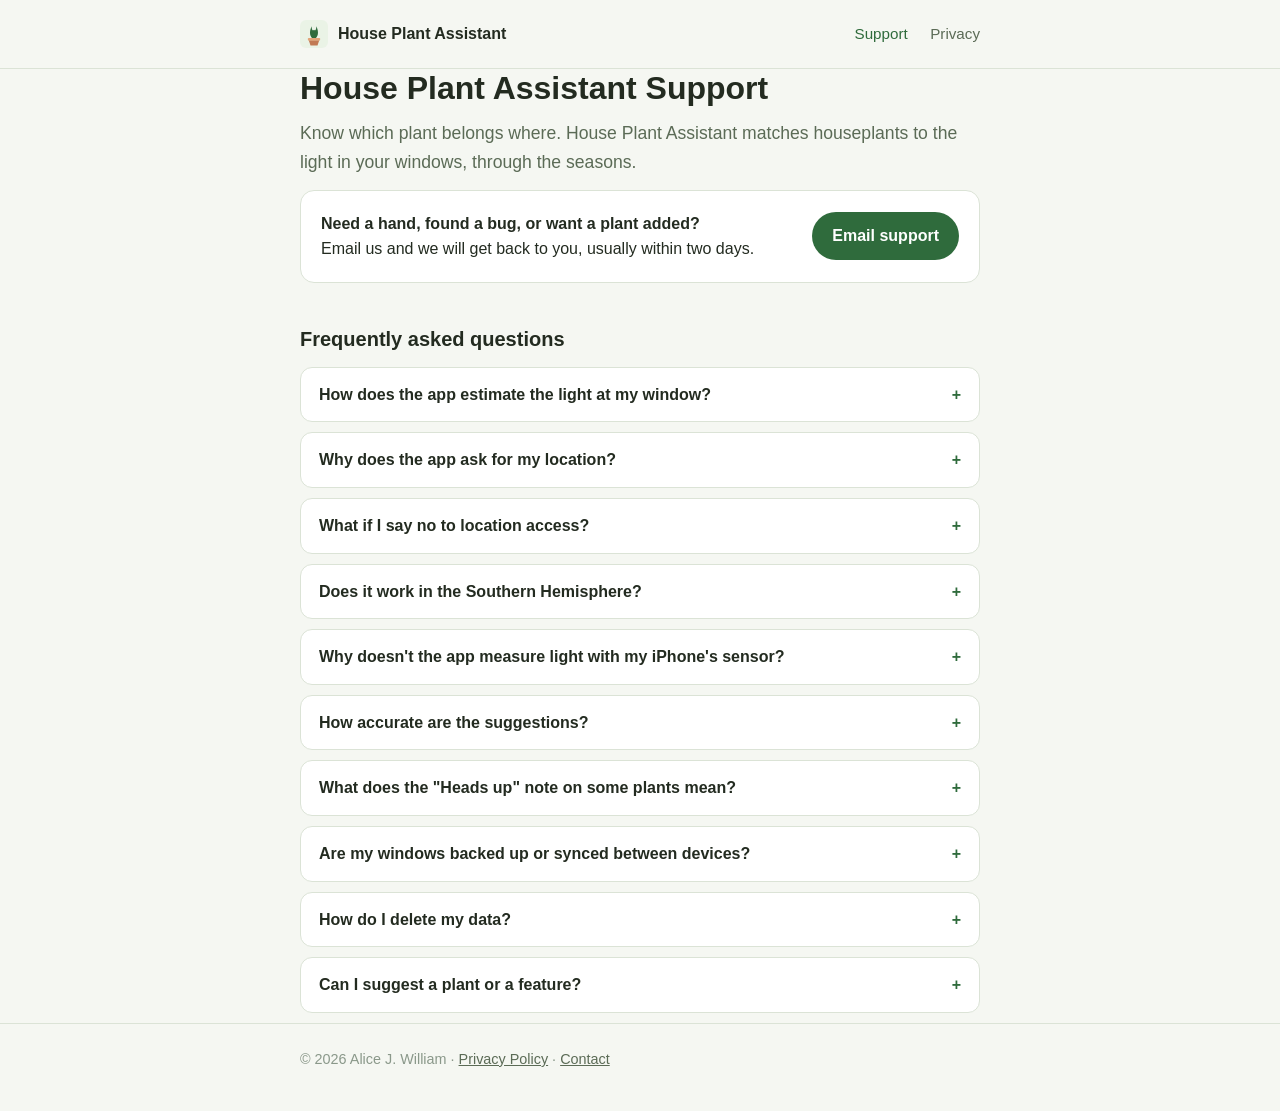
==== index.html @ 59e3d823 "Add files via upload" ====
<!doctype html>
<html lang="en">
<head>
  <meta charset="utf-8">
  <meta name="viewport" content="width=device-width, initial-scale=1">
  <title>House Plant Assistant Support</title>
  <meta name="description" content="Help and contact information for House Plant Assistant, the app that matches houseplants to the light in your windows.">
  <link rel="icon" href="favicon.svg" type="image/svg+xml">
  <link rel="stylesheet" href="style.css">
</head>
<body>
  <header class="site">
    <div class="wrap">
      <a class="brand" href="./"><img src="favicon.svg" alt="">House Plant Assistant</a>
      <nav>
        <a href="./" aria-current="page">Support</a>
        <a href="privacy/">Privacy</a>
      </nav>
    </div>
  </header>

  <main class="wrap">
    <h1>House Plant Assistant Support</h1>
    <p class="lead">Know which plant belongs where. House Plant Assistant matches houseplants to the light in your windows, through the seasons.</p>

    <div class="card contact">
      <p><strong>Need a hand, found a bug, or want a plant added?</strong><br>Email us and we will get back to you, usually within two days.</p>
      <a class="button" href="mailto:support@alicejwilliam.com?subject=House%20Plant%20Assistant%20support">Email support</a>
    </div>

    <h2>Frequently asked questions</h2>

    <details>
      <summary>How does the app estimate the light at my window?</summary>
      <div class="answer">
        <p>It combines four things: which way the window faces, how blocked the view is (trees, buildings, awnings), your approximate latitude, and the time of year. From those it works out how much direct sun and daylight reach the spot, then reduces that for each step you move back from the glass.</p>
        <p>The result is an estimate in four levels: Direct Sun, Bright Indirect, Medium and Low light.</p>
      </div>
    </details>

    <details>
      <summary>Why does the app ask for my location?</summary>
      <div class="answer">
        <p>For two optional things. The compass button reads your phone's heading to detect which way a window faces. The Auto hemisphere setting reads your approximate latitude, because the sun's path through the year depends on where you live.</p>
        <p>Only the latitude is kept, and only on your phone. Nothing is sent to us or anyone else.</p>
      </div>
    </details>

    <details>
      <summary>What if I say no to location access?</summary>
      <div class="answer">
        <p>The app still works. Pick Northern or Southern on the home screen, and tap a direction yourself when you add a window. Without your latitude the app uses a typical mid-latitude estimate, so seasonal results will be a little less precise.</p>
      </div>
    </details>

    <details>
      <summary>Does it work in the Southern Hemisphere?</summary>
      <div class="answer">
        <p>Yes. Auto detects your hemisphere from your location, and you can set it by hand. The seasons are flipped automatically, so a south-facing window in the Northern Hemisphere and a north-facing window in the Southern Hemisphere behave alike.</p>
      </div>
    </details>

    <details>
      <summary>Why doesn't the app measure light with my iPhone's sensor?</summary>
      <div class="answer">
        <p>Apple does not give apps access to the iPhone's ambient light sensor, so the app cannot read real light levels on iOS. It relies on the window direction, obstruction, latitude and season instead.</p>
      </div>
    </details>

    <details>
      <summary>How accurate are the suggestions?</summary>
      <div class="answer">
        <p>They are a good starting point, not a guarantee. The model assumes clear skies and uses mid-season sun angles. Weather, nearby buildings, window tinting and curtains all change real light. Watch how your plants respond, since leaves that stretch or pale suggest too little light, and scorched or bleached patches suggest too much.</p>
      </div>
    </details>

    <details>
      <summary>What does the "Heads up" note on some plants mean?</summary>
      <div class="answer">
        <p>It appears when direct sunbeams are likely to reach that spot in the chosen season and the plant's leaves burn easily. Moving the plant back a little or filtering the light with a sheer curtain usually solves it.</p>
      </div>
    </details>

    <details>
      <summary>Are my windows backed up or synced between devices?</summary>
      <div class="answer">
        <p>Not at the moment. Your windows are stored only on the phone you added them on. Deleting the app deletes that data, and a new phone starts empty.</p>
      </div>
    </details>

    <details>
      <summary>How do I delete my data?</summary>
      <div class="answer">
        <p>Open a window and tap Delete Window to remove it. To remove everything, including your saved latitude, delete the app. We hold no copy of your data, so there is nothing to request from us.</p>
      </div>
    </details>

    <details>
      <summary>Can I suggest a plant or a feature?</summary>
      <div class="answer">
        <p>Please do. Email <a href="mailto:support@alicejwilliam.com?subject=House%20Plant%20Assistant%20suggestion">support@alicejwilliam.com</a> with what you would like to see.</p>
      </div>
    </details>
  </main>

  <footer class="site">
    <div class="wrap">
      &copy; 2026 Alice J. William &middot; <a href="privacy/">Privacy Policy</a> &middot; <a href="mailto:support@alicejwilliam.com">Contact</a>
    </div>
  </footer>
</body>
</html>
---- style.css ----
:root {
  --bg: #f5f7f2;
  --surface: #ffffff;
  --text: #232b20;
  --muted: #5b6b56;
  --faint: #8a988a;
  --green: #2f6b3c;
  --green-soft: #eaf3e6;
  --border: #dbe3d6;
  --on-green: #ffffff;
}

@media (prefers-color-scheme: dark) {
  :root:not([data-theme="light"]) {
    --bg: #131a12;
    --surface: #1b241a;
    --text: #e8efe5;
    --muted: #a9b8a4;
    --faint: #7f8f7a;
    --green: #6fbd7f;
    --green-soft: #1f2f20;
    --border: #2c392b;
    --on-green: #0f1a10;
  }
}

* {
  box-sizing: border-box;
}

html {
  -webkit-text-size-adjust: 100%;
}

body {
  margin: 0;
  background: var(--bg);
  color: var(--text);
  font-family: -apple-system, BlinkMacSystemFont, "Segoe UI", Roboto, Helvetica, Arial, sans-serif;
  line-height: 1.6;
}

.wrap {
  max-width: 720px;
  margin: 0 auto;
  padding: 0 20px;
}

header.site {
  padding: 20px 0;
  border-bottom: 1px solid var(--border);
}

header.site .wrap {
  display: flex;
  align-items: center;
  justify-content: space-between;
  gap: 16px;
}

.brand {
  display: flex;
  align-items: center;
  gap: 10px;
  color: var(--text);
  font-weight: 700;
  text-decoration: none;
}

.brand img {
  width: 28px;
  height: 28px;
}

nav a {
  color: var(--muted);
  text-decoration: none;
  margin-left: 18px;
  font-size: 0.95rem;
}

nav a:hover,
nav a[aria-current="page"] {
  color: var(--green);
}

main {
  padding: 40px 0 56px;
}

h1 {
  font-size: 2rem;
  line-height: 1.2;
  margin: 0 0 12px;
}

h2 {
  font-size: 1.25rem;
  margin: 40px 0 12px;
}

p {
  margin: 0 0 14px;
}

.lead {
  font-size: 1.1rem;
  color: var(--muted);
}

a {
  color: var(--green);
}

.card {
  background: var(--surface);
  border: 1px solid var(--border);
  border-radius: 14px;
  padding: 20px;
}

.contact {
  display: flex;
  flex-wrap: wrap;
  align-items: center;
  justify-content: space-between;
  gap: 14px;
}

.contact p {
  margin: 0;
}

.button {
  display: inline-block;
  background: var(--green);
  color: var(--on-green);
  text-decoration: none;
  font-weight: 700;
  padding: 11px 20px;
  border-radius: 999px;
}

.button:hover {
  opacity: 0.9;
}

details {
  background: var(--surface);
  border: 1px solid var(--border);
  border-radius: 12px;
  margin-bottom: 10px;
}

summary {
  cursor: pointer;
  font-weight: 600;
  padding: 14px 18px;
  list-style: none;
}

summary::-webkit-details-marker {
  display: none;
}

summary::after {
  content: "+";
  float: right;
  color: var(--green);
  font-weight: 700;
}

details[open] summary::after {
  content: "\2212";
}

details .answer {
  padding: 0 18px 6px;
  color: var(--muted);
}

ul {
  padding-left: 22px;
  margin: 0 0 14px;
}

li {
  margin-bottom: 6px;
}

.updated {
  color: var(--faint);
  font-size: 0.9rem;
}

footer.site {
  border-top: 1px solid var(--border);
  padding: 24px 0 40px;
  color: var(--faint);
  font-size: 0.9rem;
}

footer.site a {
  color: var(--muted);
}

:focus-visible {
  outline: 3px solid var(--green);
  outline-offset: 2px;
  border-radius: 4px;
}
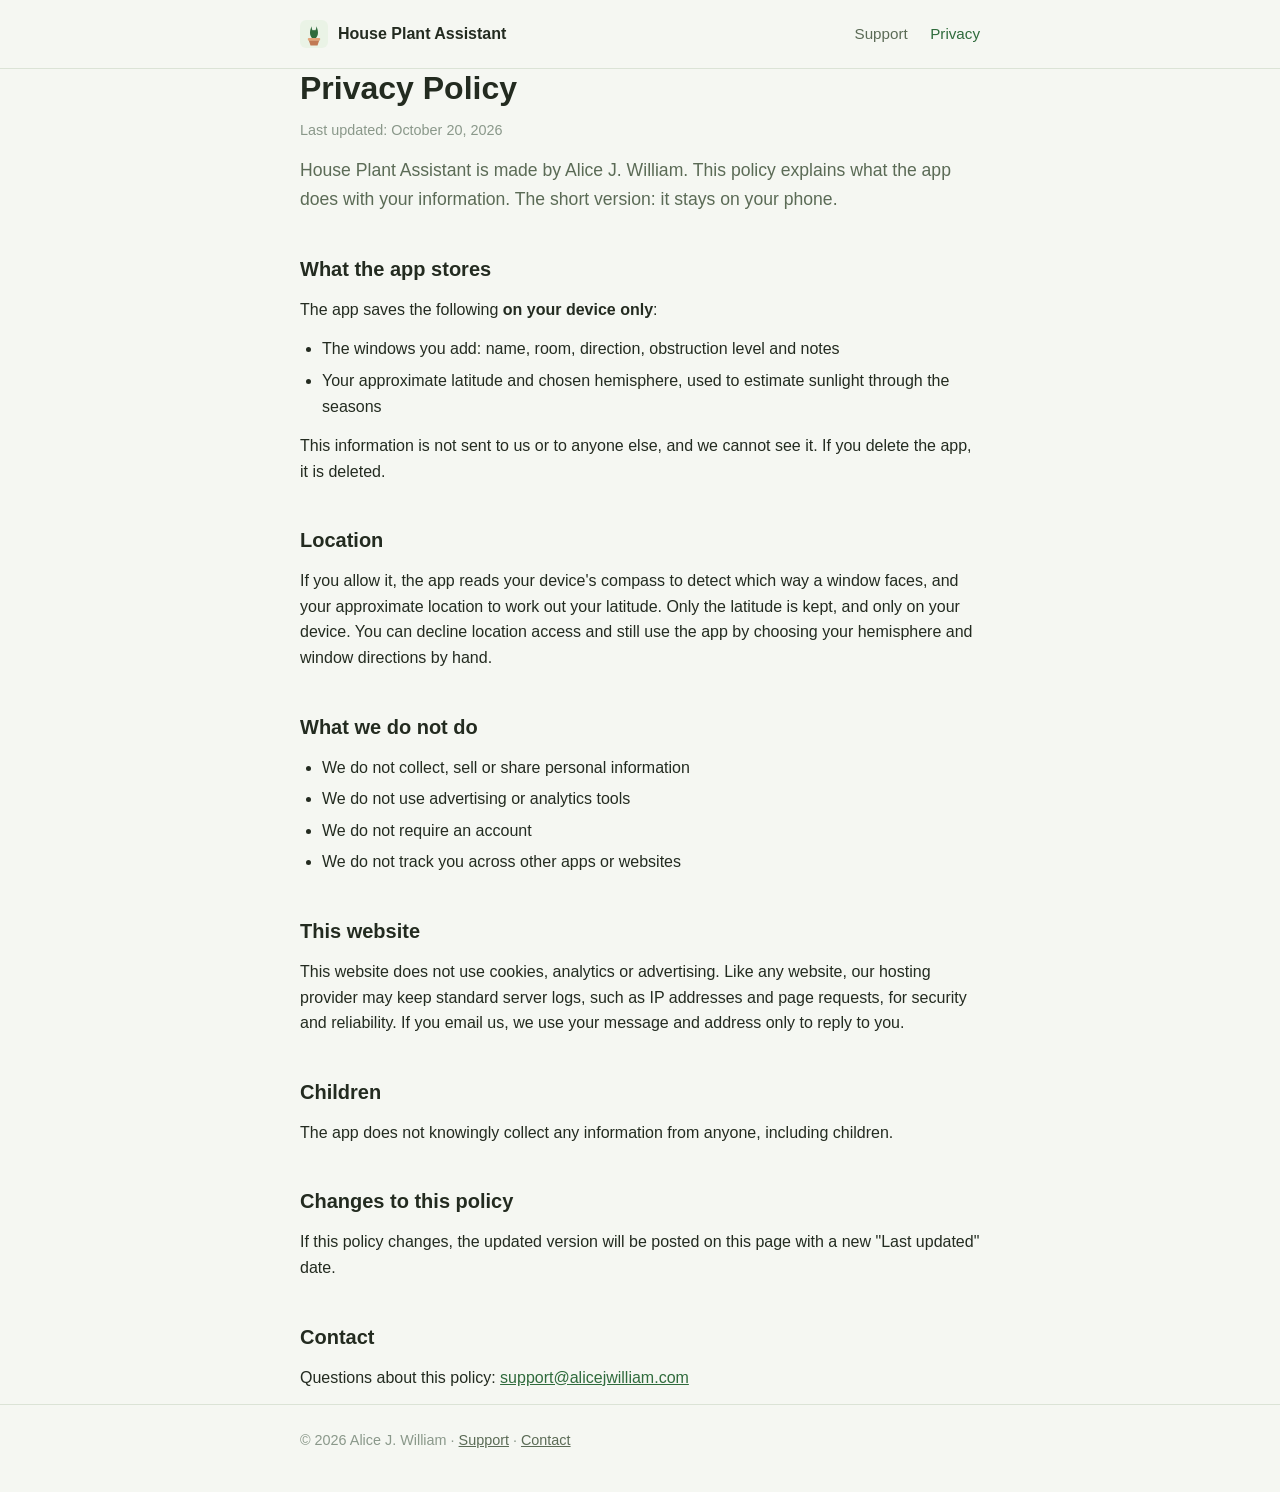
==== commit 94a05e2b: "Add files via upload" ====
--- a/index.html
+++ b/index.html
@@ -3,109 +3,62 @@
 <head>
   <meta charset="utf-8">
   <meta name="viewport" content="width=device-width, initial-scale=1">
-  <title>House Plant Assistant Support</title>
-  <meta name="description" content="Help and contact information for House Plant Assistant, the app that matches houseplants to the light in your windows.">
-  <link rel="icon" href="favicon.svg" type="image/svg+xml">
-  <link rel="stylesheet" href="style.css">
+  <title>Privacy Policy | House Plant Assistant</title>
+  <meta name="description" content="How House Plant Assistant handles your information. The short version: it stays on your phone.">
+  <link rel="icon" href="../favicon.svg" type="image/svg+xml">
+  <link rel="stylesheet" href="../style.css">
 </head>
 <body>
   <header class="site">
     <div class="wrap">
-      <a class="brand" href="./"><img src="favicon.svg" alt="">House Plant Assistant</a>
+      <a class="brand" href="../"><img src="../favicon.svg" alt="">House Plant Assistant</a>
       <nav>
-        <a href="./" aria-current="page">Support</a>
-        <a href="privacy/">Privacy</a>
+        <a href="../">Support</a>
+        <a href="./" aria-current="page">Privacy</a>
       </nav>
     </div>
   </header>
 
   <main class="wrap">
-    <h1>House Plant Assistant Support</h1>
-    <p class="lead">Know which plant belongs where. House Plant Assistant matches houseplants to the light in your windows, through the seasons.</p>
+    <h1>Privacy Policy</h1>
+    <p class="updated">Last updated: October 20, 2026</p>
+    <p class="lead">House Plant Assistant is made by Alice J. William. This policy explains what the app does with your information. The short version: it stays on your phone.</p>
 
-    <div class="card contact">
-      <p><strong>Need a hand, found a bug, or want a plant added?</strong><br>Email us and we will get back to you, usually within two days.</p>
-      <a class="button" href="mailto:support@alicejwilliam.com?subject=House%20Plant%20Assistant%20support">Email support</a>
-    </div>
+    <h2>What the app stores</h2>
+    <p>The app saves the following <strong>on your device only</strong>:</p>
+    <ul>
+      <li>The windows you add: name, room, direction, obstruction level and notes</li>
+      <li>Your approximate latitude and chosen hemisphere, used to estimate sunlight through the seasons</li>
+    </ul>
+    <p>This information is not sent to us or to anyone else, and we cannot see it. If you delete the app, it is deleted.</p>
 
-    <h2>Frequently asked questions</h2>
+    <h2>Location</h2>
+    <p>If you allow it, the app reads your device's compass to detect which way a window faces, and your approximate location to work out your latitude. Only the latitude is kept, and only on your device. You can decline location access and still use the app by choosing your hemisphere and window directions by hand.</p>
 
-    <details>
-      <summary>How does the app estimate the light at my window?</summary>
-      <div class="answer">
-        <p>It combines four things: which way the window faces, how blocked the view is (trees, buildings, awnings), your approximate latitude, and the time of year. From those it works out how much direct sun and daylight reach the spot, then reduces that for each step you move back from the glass.</p>
-        <p>The result is an estimate in four levels: Direct Sun, Bright Indirect, Medium and Low light.</p>
-      </div>
-    </details>
+    <h2>What we do not do</h2>
+    <ul>
+      <li>We do not collect, sell or share personal information</li>
+      <li>We do not use advertising or analytics tools</li>
+      <li>We do not require an account</li>
+      <li>We do not track you across other apps or websites</li>
+    </ul>
 
-    <details>
-      <summary>Why does the app ask for my location?</summary>
-      <div class="answer">
-        <p>For two optional things. The compass button reads your phone's heading to detect which way a window faces. The Auto hemisphere setting reads your approximate latitude, because the sun's path through the year depends on where you live.</p>
-        <p>Only the latitude is kept, and only on your phone. Nothing is sent to us or anyone else.</p>
-      </div>
-    </details>
+    <h2>This website</h2>
+    <p>This website does not use cookies, analytics or advertising. Like any website, our hosting provider may keep standard server logs, such as IP addresses and page requests, for security and reliability. If you email us, we use your message and address only to reply to you.</p>
 
-    <details>
-      <summary>What if I say no to location access?</summary>
-      <div class="answer">
-        <p>The app still works. Pick Northern or Southern on the home screen, and tap a direction yourself when you add a window. Without your latitude the app uses a typical mid-latitude estimate, so seasonal results will be a little less precise.</p>
-      </div>
-    </details>
+    <h2>Children</h2>
+    <p>The app does not knowingly collect any information from anyone, including children.</p>
 
-    <details>
-      <summary>Does it work in the Southern Hemisphere?</summary>
-      <div class="answer">
-        <p>Yes. Auto detects your hemisphere from your location, and you can set it by hand. The seasons are flipped automatically, so a south-facing window in the Northern Hemisphere and a north-facing window in the Southern Hemisphere behave alike.</p>
-      </div>
-    </details>
+    <h2>Changes to this policy</h2>
+    <p>If this policy changes, the updated version will be posted on this page with a new "Last updated" date.</p>
 
-    <details>
-      <summary>Why doesn't the app measure light with my iPhone's sensor?</summary>
-      <div class="answer">
-        <p>Apple does not give apps access to the iPhone's ambient light sensor, so the app cannot read real light levels on iOS. It relies on the window direction, obstruction, latitude and season instead.</p>
-      </div>
-    </details>
-
-    <details>
-      <summary>How accurate are the suggestions?</summary>
-      <div class="answer">
-        <p>They are a good starting point, not a guarantee. The model assumes clear skies and uses mid-season sun angles. Weather, nearby buildings, window tinting and curtains all change real light. Watch how your plants respond, since leaves that stretch or pale suggest too little light, and scorched or bleached patches suggest too much.</p>
-      </div>
-    </details>
-
-    <details>
-      <summary>What does the "Heads up" note on some plants mean?</summary>
-      <div class="answer">
-        <p>It appears when direct sunbeams are likely to reach that spot in the chosen season and the plant's leaves burn easily. Moving the plant back a little or filtering the light with a sheer curtain usually solves it.</p>
-      </div>
-    </details>
-
-    <details>
-      <summary>Are my windows backed up or synced between devices?</summary>
-      <div class="answer">
-        <p>Not at the moment. Your windows are stored only on the phone you added them on. Deleting the app deletes that data, and a new phone starts empty.</p>
-      </div>
-    </details>
-
-    <details>
-      <summary>How do I delete my data?</summary>
-      <div class="answer">
-        <p>Open a window and tap Delete Window to remove it. To remove everything, including your saved latitude, delete the app. We hold no copy of your data, so there is nothing to request from us.</p>
-      </div>
-    </details>
-
-    <details>
-      <summary>Can I suggest a plant or a feature?</summary>
-      <div class="answer">
-        <p>Please do. Email <a href="mailto:support@alicejwilliam.com?subject=House%20Plant%20Assistant%20suggestion">support@alicejwilliam.com</a> with what you would like to see.</p>
-      </div>
-    </details>
+    <h2>Contact</h2>
+    <p>Questions about this policy: <a href="mailto:support@alicejwilliam.com">support@alicejwilliam.com</a></p>
   </main>
 
   <footer class="site">
     <div class="wrap">
-      &copy; 2026 Alice J. William &middot; <a href="privacy/">Privacy Policy</a> &middot; <a href="mailto:support@alicejwilliam.com">Contact</a>
+      &copy; 2026 Alice J. William &middot; <a href="../">Support</a> &middot; <a href="mailto:support@alicejwilliam.com">Contact</a>
     </div>
   </footer>
 </body>
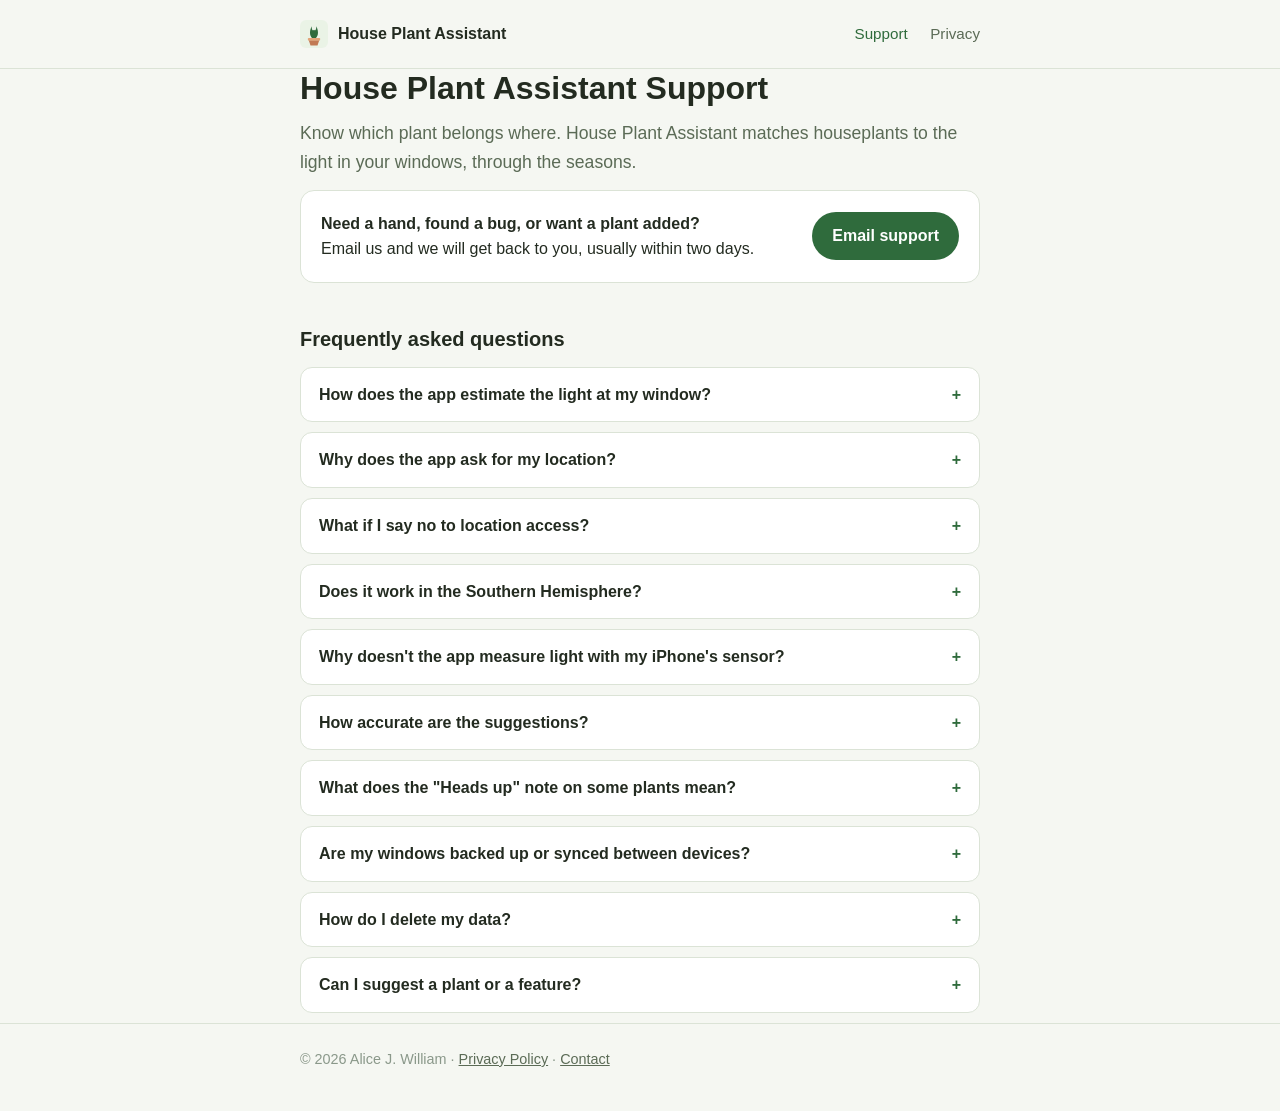
==== commit 7631eaf7: "Add files via upload" ====
--- a/index.html
+++ b/index.html
@@ -3,62 +3,109 @@
 <head>
   <meta charset="utf-8">
   <meta name="viewport" content="width=device-width, initial-scale=1">
-  <title>Privacy Policy | House Plant Assistant</title>
-  <meta name="description" content="How House Plant Assistant handles your information. The short version: it stays on your phone.">
-  <link rel="icon" href="../favicon.svg" type="image/svg+xml">
-  <link rel="stylesheet" href="../style.css">
+  <title>House Plant Assistant Support</title>
+  <meta name="description" content="Help and contact information for House Plant Assistant, the app that matches houseplants to the light in your windows.">
+  <link rel="icon" href="favicon.svg" type="image/svg+xml">
+  <link rel="stylesheet" href="style.css">
 </head>
 <body>
   <header class="site">
     <div class="wrap">
-      <a class="brand" href="../"><img src="../favicon.svg" alt="">House Plant Assistant</a>
+      <a class="brand" href="./"><img src="favicon.svg" alt="">House Plant Assistant</a>
       <nav>
-        <a href="../">Support</a>
-        <a href="./" aria-current="page">Privacy</a>
+        <a href="./" aria-current="page">Support</a>
+        <a href="privacy/">Privacy</a>
       </nav>
     </div>
   </header>
 
   <main class="wrap">
-    <h1>Privacy Policy</h1>
-    <p class="updated">Last updated: October 20, 2026</p>
-    <p class="lead">House Plant Assistant is made by Alice J. William. This policy explains what the app does with your information. The short version: it stays on your phone.</p>
+    <h1>House Plant Assistant Support</h1>
+    <p class="lead">Know which plant belongs where. House Plant Assistant matches houseplants to the light in your windows, through the seasons.</p>
 
-    <h2>What the app stores</h2>
-    <p>The app saves the following <strong>on your device only</strong>:</p>
-    <ul>
-      <li>The windows you add: name, room, direction, obstruction level and notes</li>
-      <li>Your approximate latitude and chosen hemisphere, used to estimate sunlight through the seasons</li>
-    </ul>
-    <p>This information is not sent to us or to anyone else, and we cannot see it. If you delete the app, it is deleted.</p>
+    <div class="card contact">
+      <p><strong>Need a hand, found a bug, or want a plant added?</strong><br>Email us and we will get back to you, usually within two days.</p>
+      <a class="button" href="mailto:support@alicejwilliam.com?subject=House%20Plant%20Assistant%20support">Email support</a>
+    </div>
 
-    <h2>Location</h2>
-    <p>If you allow it, the app reads your device's compass to detect which way a window faces, and your approximate location to work out your latitude. Only the latitude is kept, and only on your device. You can decline location access and still use the app by choosing your hemisphere and window directions by hand.</p>
+    <h2>Frequently asked questions</h2>
 
-    <h2>What we do not do</h2>
-    <ul>
-      <li>We do not collect, sell or share personal information</li>
-      <li>We do not use advertising or analytics tools</li>
-      <li>We do not require an account</li>
-      <li>We do not track you across other apps or websites</li>
-    </ul>
+    <details>
+      <summary>How does the app estimate the light at my window?</summary>
+      <div class="answer">
+        <p>It combines four things: which way the window faces, how blocked the view is (trees, buildings, awnings), your approximate latitude, and the time of year. From those it works out how much direct sun and daylight reach the spot, then reduces that for each step you move back from the glass.</p>
+        <p>The result is an estimate in four levels: Direct Sun, Bright Indirect, Medium and Low light.</p>
+      </div>
+    </details>
 
-    <h2>This website</h2>
-    <p>This website does not use cookies, analytics or advertising. Like any website, our hosting provider may keep standard server logs, such as IP addresses and page requests, for security and reliability. If you email us, we use your message and address only to reply to you.</p>
+    <details>
+      <summary>Why does the app ask for my location?</summary>
+      <div class="answer">
+        <p>For two optional things. The compass button reads your phone's heading to detect which way a window faces. The Auto hemisphere setting reads your approximate latitude, because the sun's path through the year depends on where you live.</p>
+        <p>Only the latitude is kept, and only on your phone. Nothing is sent to us or anyone else.</p>
+      </div>
+    </details>
 
-    <h2>Children</h2>
-    <p>The app does not knowingly collect any information from anyone, including children.</p>
+    <details>
+      <summary>What if I say no to location access?</summary>
+      <div class="answer">
+        <p>The app still works. Pick Northern or Southern on the home screen, and tap a direction yourself when you add a window. Without your latitude the app uses a typical mid-latitude estimate, so seasonal results will be a little less precise.</p>
+      </div>
+    </details>
 
-    <h2>Changes to this policy</h2>
-    <p>If this policy changes, the updated version will be posted on this page with a new "Last updated" date.</p>
+    <details>
+      <summary>Does it work in the Southern Hemisphere?</summary>
+      <div class="answer">
+        <p>Yes. Auto detects your hemisphere from your location, and you can set it by hand. The seasons are flipped automatically, so a south-facing window in the Northern Hemisphere and a north-facing window in the Southern Hemisphere behave alike.</p>
+      </div>
+    </details>
 
-    <h2>Contact</h2>
-    <p>Questions about this policy: <a href="mailto:support@alicejwilliam.com">support@alicejwilliam.com</a></p>
+    <details>
+      <summary>Why doesn't the app measure light with my iPhone's sensor?</summary>
+      <div class="answer">
+        <p>Apple does not give apps access to the iPhone's ambient light sensor, so the app cannot read real light levels on iOS. It relies on the window direction, obstruction, latitude and season instead.</p>
+      </div>
+    </details>
+
+    <details>
+      <summary>How accurate are the suggestions?</summary>
+      <div class="answer">
+        <p>They are a good starting point, not a guarantee. The model assumes clear skies and uses mid-season sun angles. Weather, nearby buildings, window tinting and curtains all change real light. Watch how your plants respond, since leaves that stretch or pale suggest too little light, and scorched or bleached patches suggest too much.</p>
+      </div>
+    </details>
+
+    <details>
+      <summary>What does the "Heads up" note on some plants mean?</summary>
+      <div class="answer">
+        <p>It appears when direct sunbeams are likely to reach that spot in the chosen season and the plant's leaves burn easily. Moving the plant back a little or filtering the light with a sheer curtain usually solves it.</p>
+      </div>
+    </details>
+
+    <details>
+      <summary>Are my windows backed up or synced between devices?</summary>
+      <div class="answer">
+        <p>Not at the moment. Your windows are stored only on the phone you added them on. Deleting the app deletes that data, and a new phone starts empty.</p>
+      </div>
+    </details>
+
+    <details>
+      <summary>How do I delete my data?</summary>
+      <div class="answer">
+        <p>Open a window and tap Delete Window to remove it. To remove everything, including your saved latitude, delete the app. We hold no copy of your data, so there is nothing to request from us.</p>
+      </div>
+    </details>
+
+    <details>
+      <summary>Can I suggest a plant or a feature?</summary>
+      <div class="answer">
+        <p>Please do. Email <a href="mailto:support@alicejwilliam.com?subject=House%20Plant%20Assistant%20suggestion">support@alicejwilliam.com</a> with what you would like to see.</p>
+      </div>
+    </details>
   </main>
 
   <footer class="site">
     <div class="wrap">
-      &copy; 2026 Alice J. William &middot; <a href="../">Support</a> &middot; <a href="mailto:support@alicejwilliam.com">Contact</a>
+      &copy; 2026 Alice J. William &middot; <a href="privacy/">Privacy Policy</a> &middot; <a href="mailto:support@alicejwilliam.com">Contact</a>
     </div>
   </footer>
 </body>
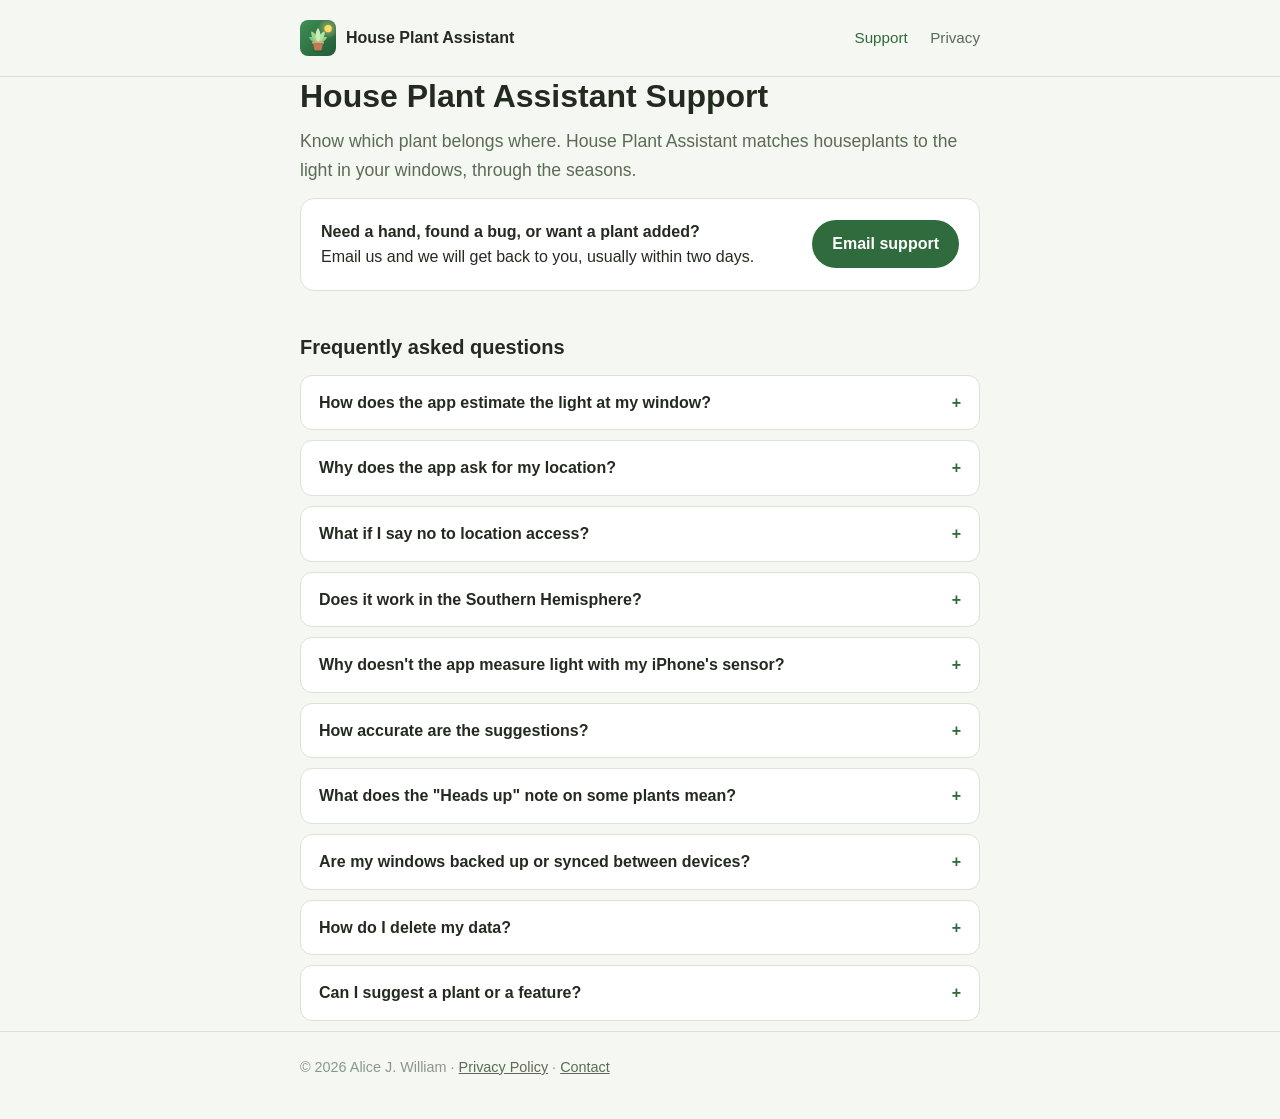
==== commit 8c5a9972: "Update favicon and logo to match the app icon" ====
--- a/index.html
+++ b/index.html
@@ -6,6 +6,8 @@
   <title>House Plant Assistant Support</title>
   <meta name="description" content="Help and contact information for House Plant Assistant, the app that matches houseplants to the light in your windows.">
   <link rel="icon" href="favicon.svg" type="image/svg+xml">
+  <link rel="icon" href="favicon-32.png" sizes="32x32" type="image/png">
+  <link rel="apple-touch-icon" href="apple-touch-icon.png">
   <link rel="stylesheet" href="style.css">
 </head>
 <body>
--- a/style.css
+++ b/style.css
@@ -68,8 +68,9 @@
 }
 
 .brand img {
-  width: 28px;
-  height: 28px;
+  width: 36px;
+  height: 36px;
+  display: block;
 }
 
 nav a {
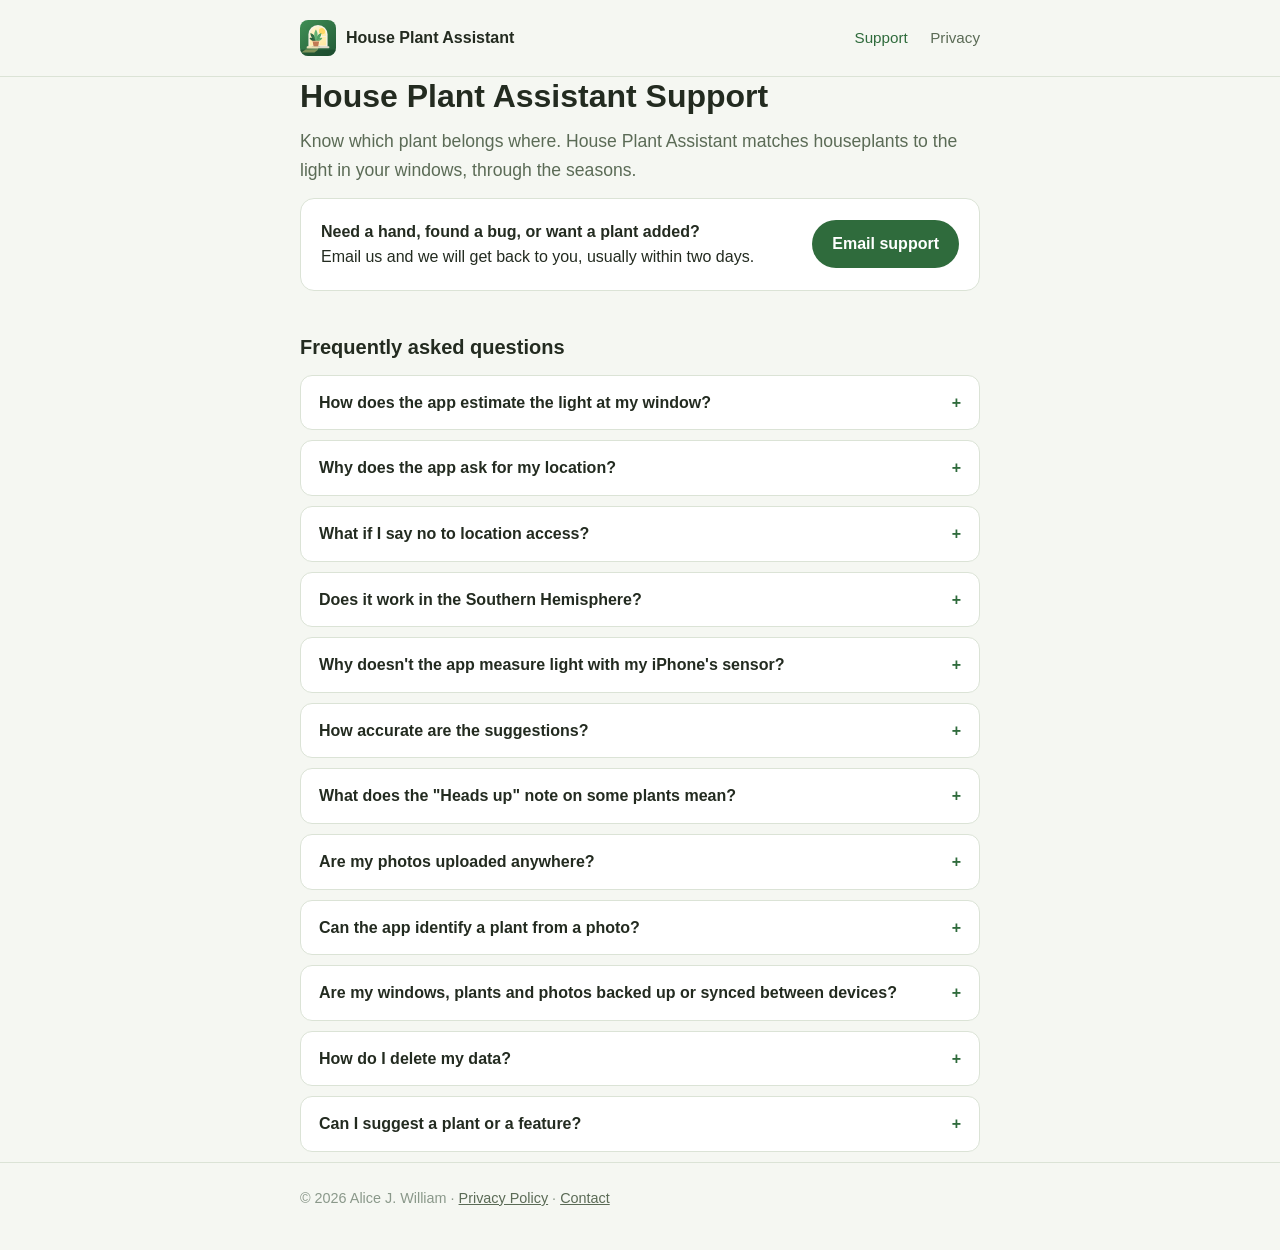
==== commit 17e27e3e: "Update icon, and describe photos and the plant collection in the privacy policy and FAQ" ====
--- a/index.html
+++ b/index.html
@@ -84,16 +84,30 @@
     </details>
 
     <details>
-      <summary>Are my windows backed up or synced between devices?</summary>
+      <summary>Are my photos uploaded anywhere?</summary>
       <div class="answer">
-        <p>Not at the moment. Your windows are stored only on the phone you added them on. Deleting the app deletes that data, and a new phone starts empty.</p>
+        <p>No. Photos of your windows and plants are shrunk and kept in the app's private storage on your phone. They are not uploaded, shared or analysed. The camera is only used when you tap "Take a photo", and the app only sees the pictures you choose from your library.</p>
+      </div>
+    </details>
+
+    <details>
+      <summary>Can the app identify a plant from a photo?</summary>
+      <div class="answer">
+        <p>No. Your photos are there for you to look at, for example when you're at the nursery. To check a plant, search the plant guide, or if it isn't listed, pick the light level printed on its tag (such as "bright, indirect light") and the app will show which of your windows suit it.</p>
+      </div>
+    </details>
+
+    <details>
+      <summary>Are my windows, plants and photos backed up or synced between devices?</summary>
+      <div class="answer">
+        <p>Not by us. Everything is stored only on the phone you added it on, and there is no sync between devices. Your phone's own backup (for example iCloud Backup) may include the app's data, and that is controlled by you and Apple. If you delete the app without a backup, the data is gone, and a new phone starts empty.</p>
       </div>
     </details>
 
     <details>
       <summary>How do I delete my data?</summary>
       <div class="answer">
-        <p>Open a window and tap Delete Window to remove it. To remove everything, including your saved latitude, delete the app. We hold no copy of your data, so there is nothing to request from us.</p>
+        <p>Open a photo and tap Delete photo, open a window and tap Delete Window, or open a plant and tap Remove Plant. Deleting a window or plant also deletes its photos. To remove everything, including your saved latitude, delete the app. We hold no copy of your data, so there is nothing to request from us.</p>
       </div>
     </details>
 
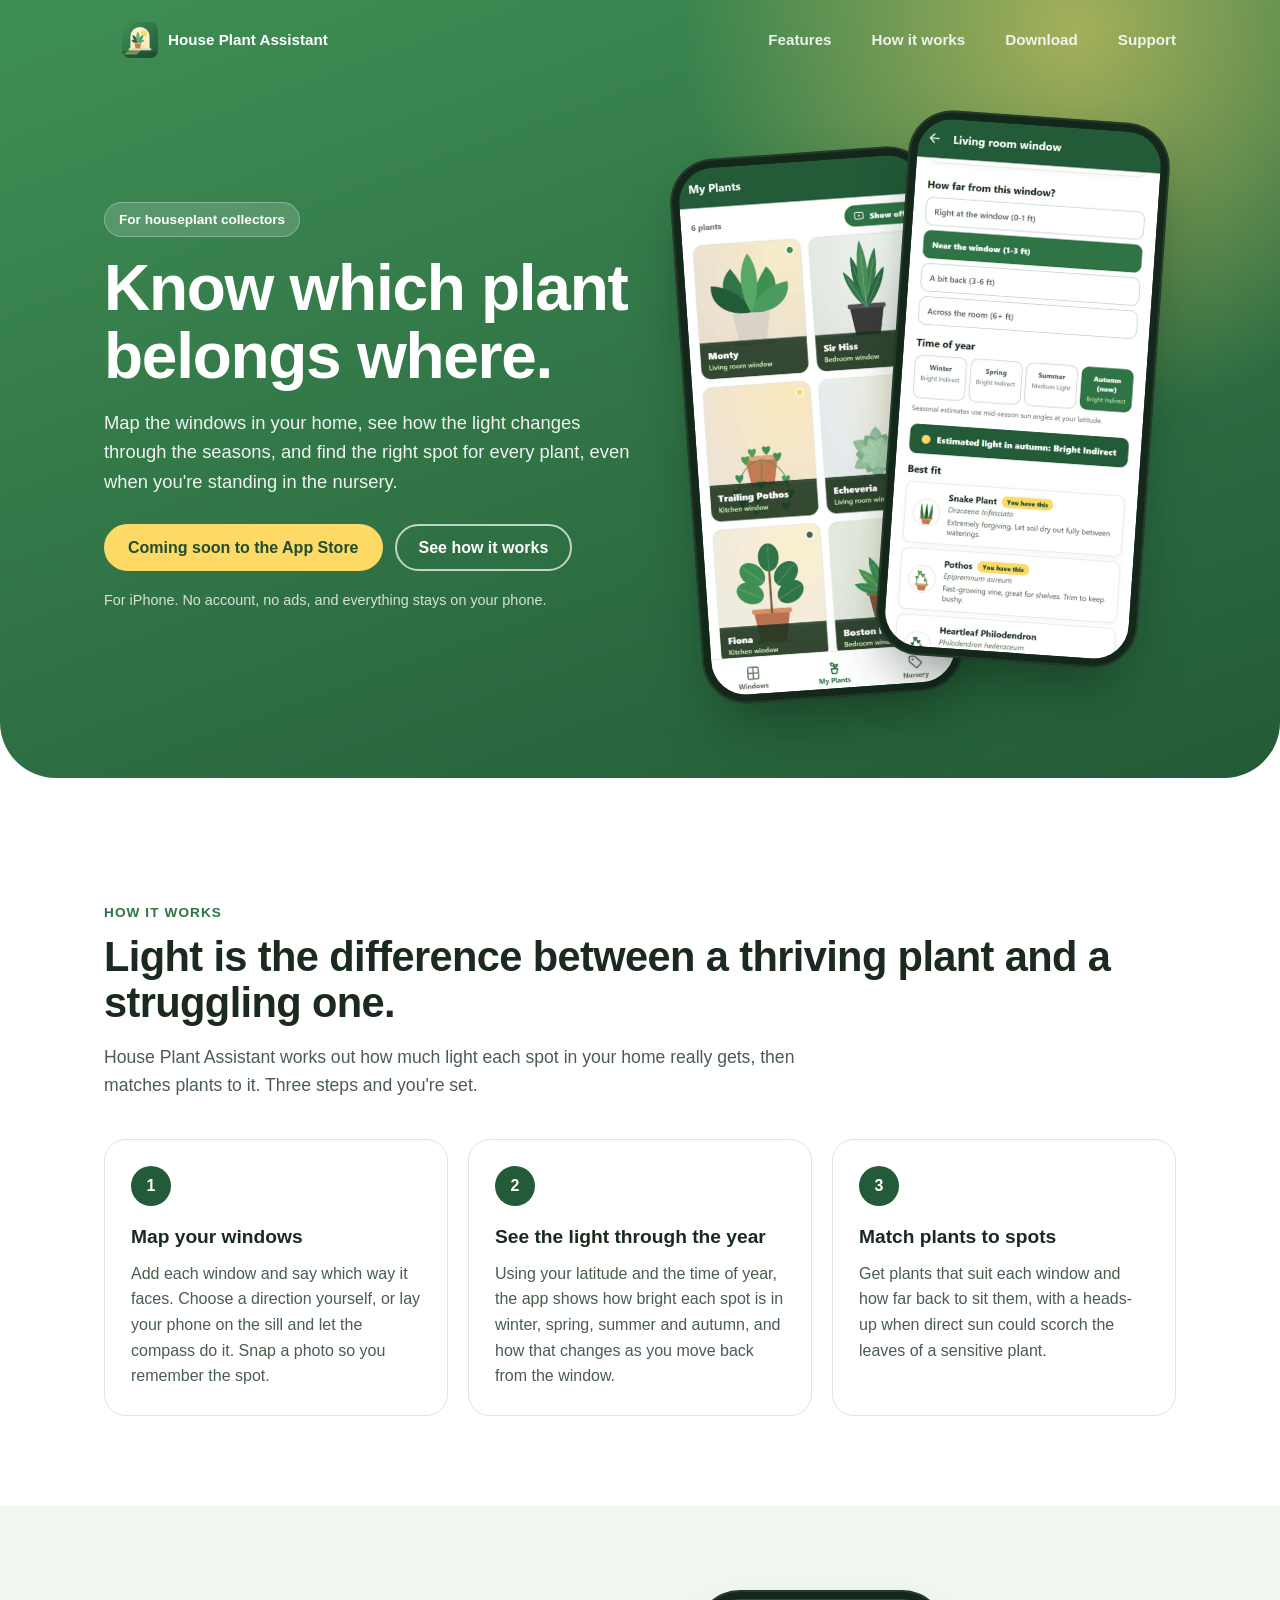
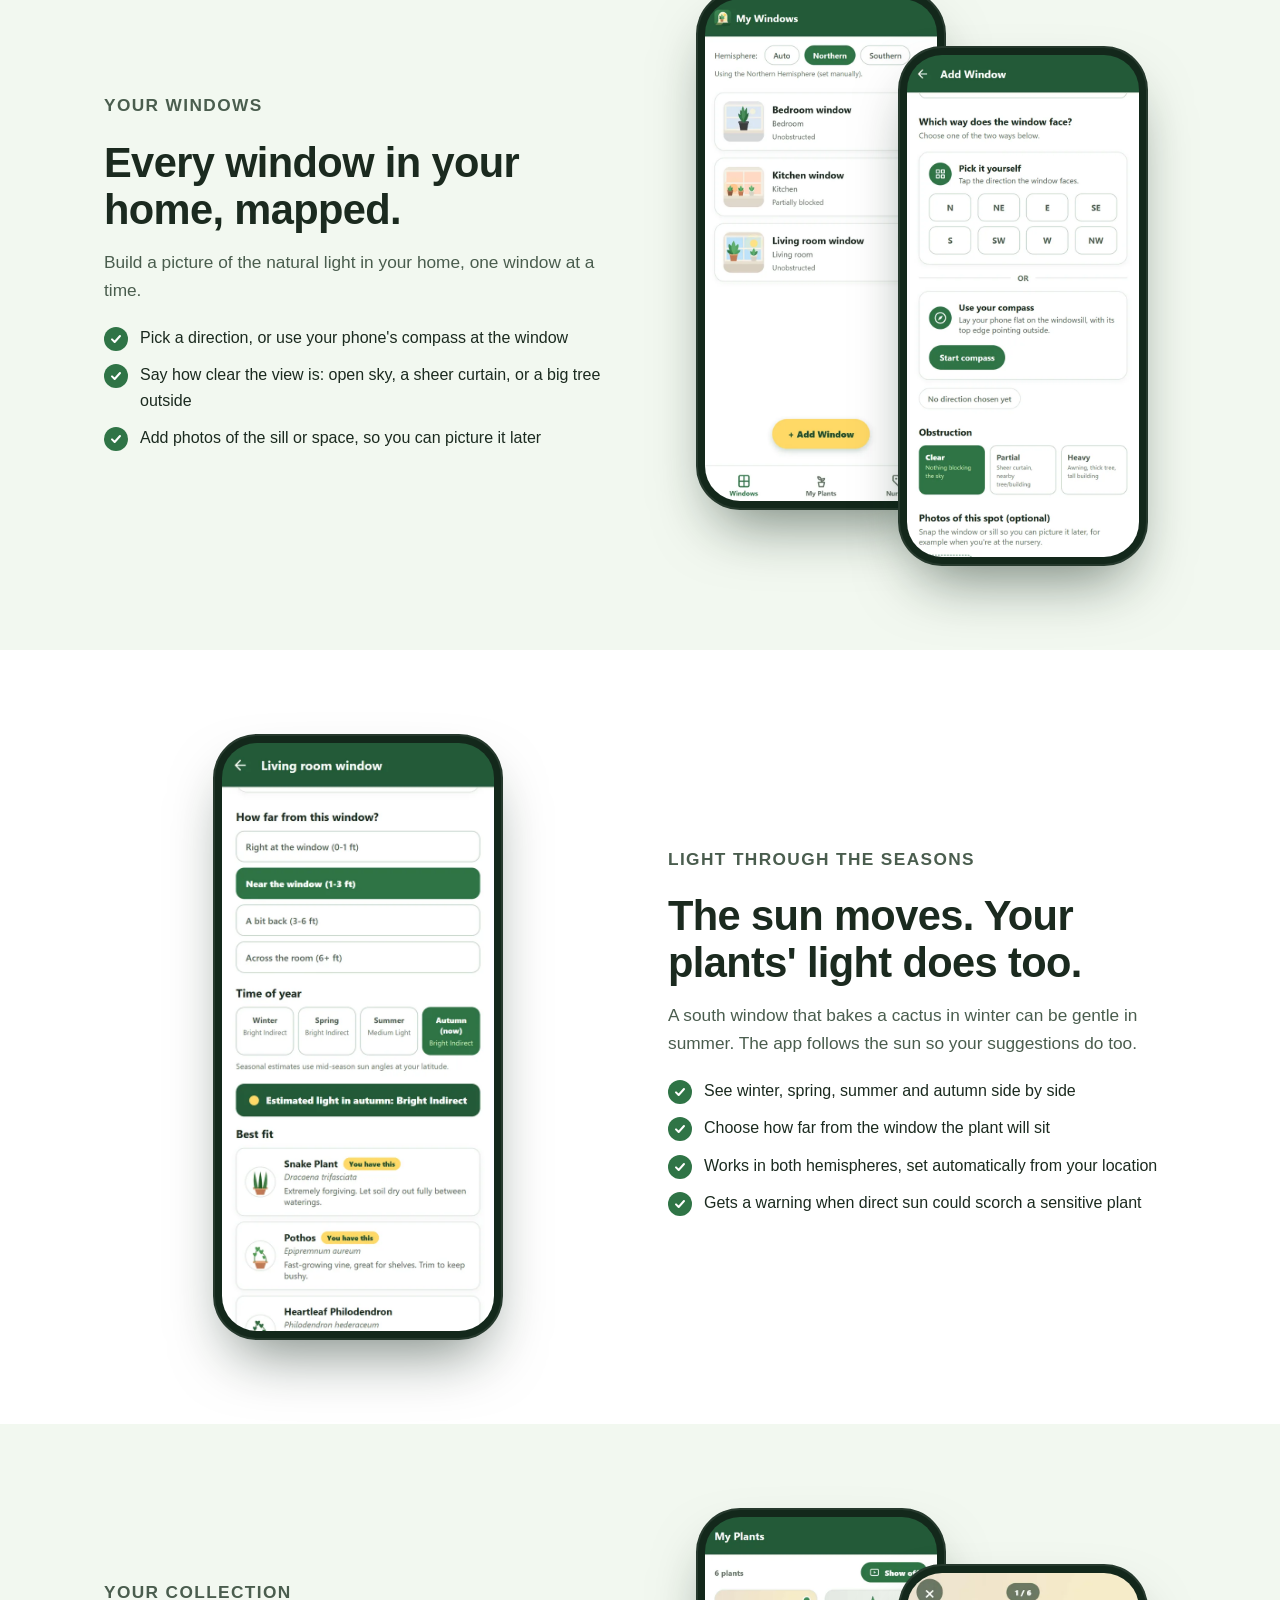
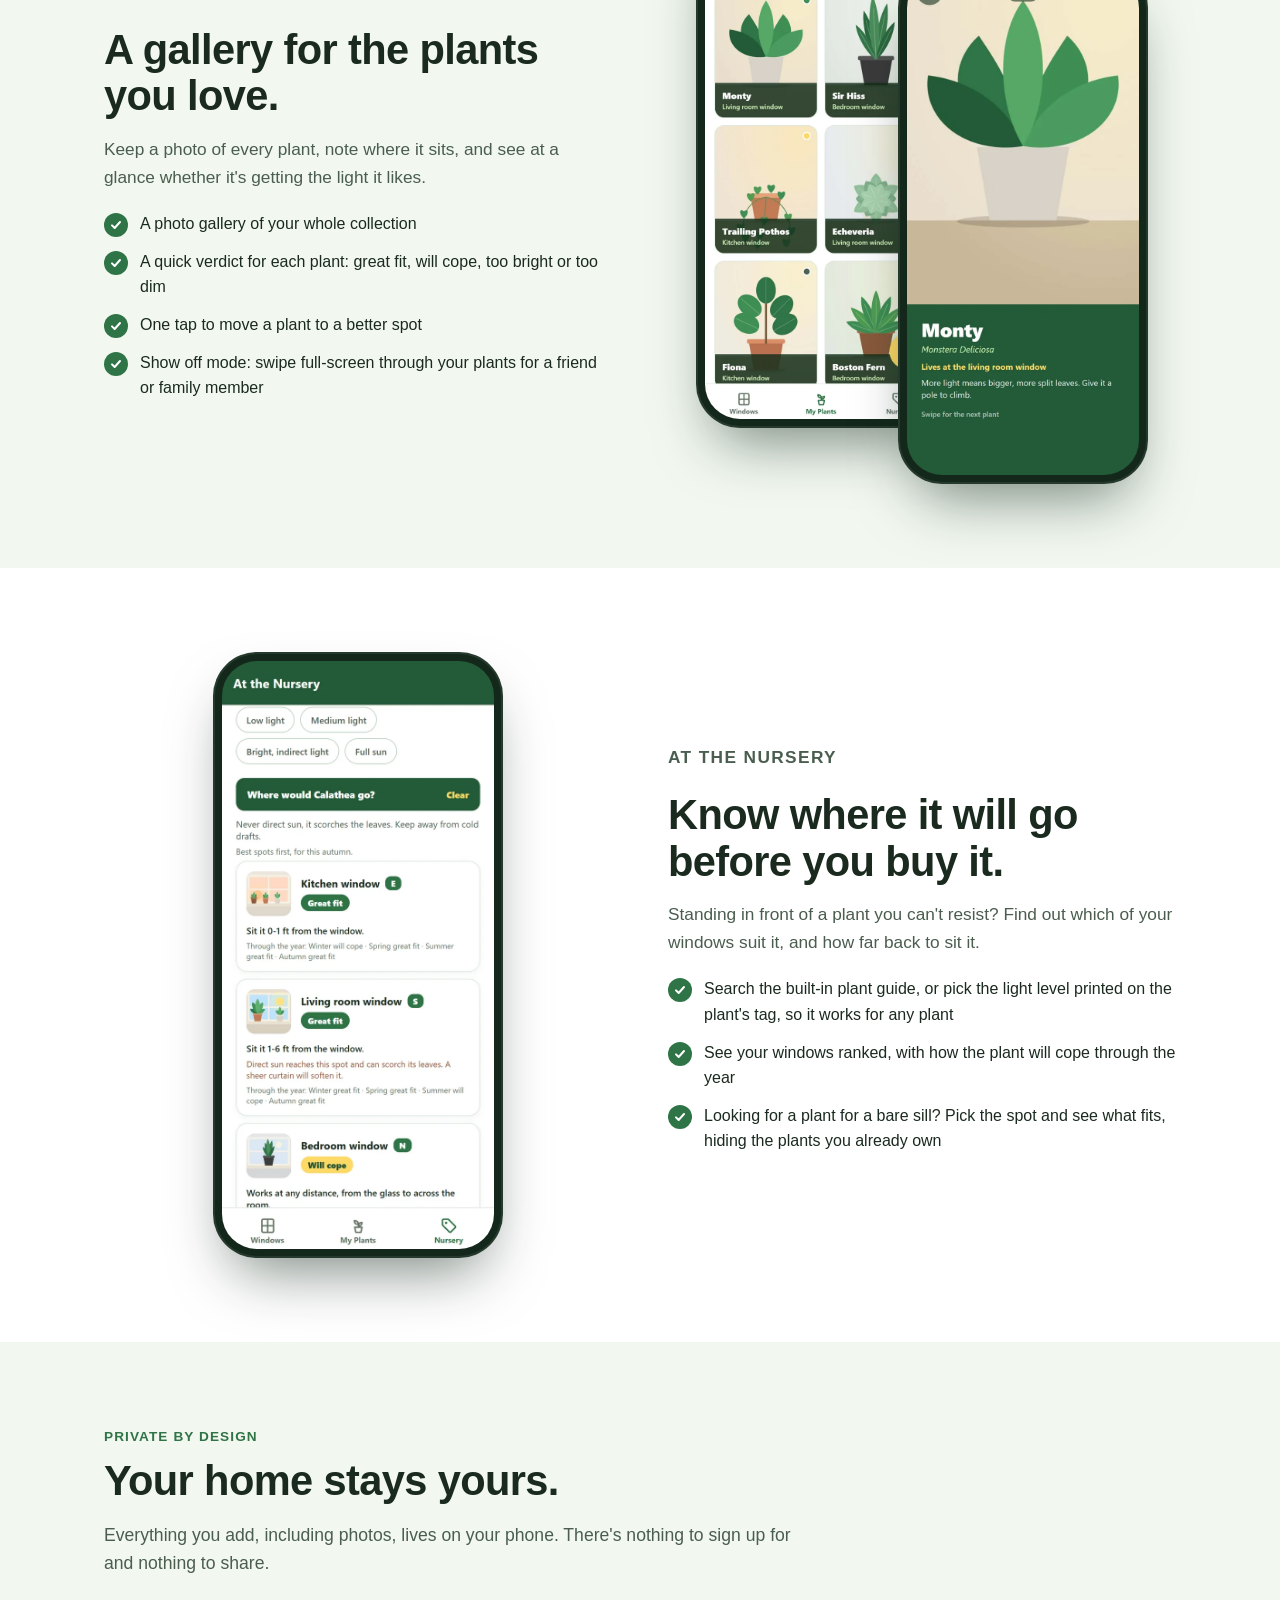
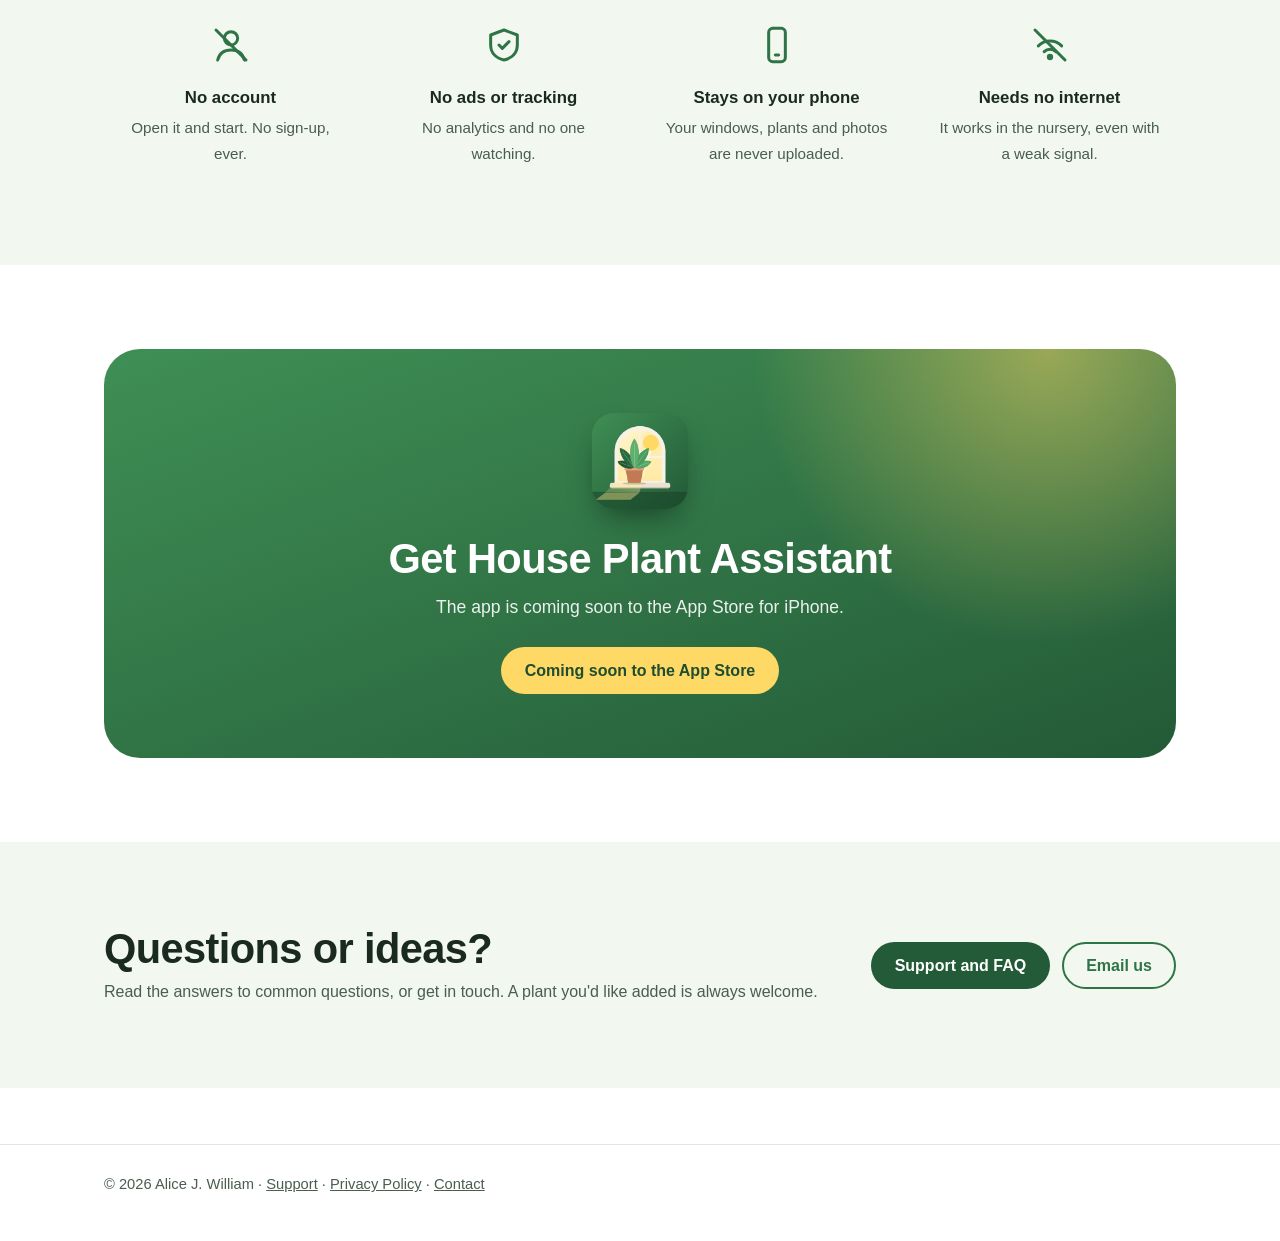
==== commit 4163d57a: "Add a home page and move support to /support/" ====
--- a/index.html
+++ b/index.html
@@ -3,125 +3,221 @@
 <head>
   <meta charset="utf-8">
   <meta name="viewport" content="width=device-width, initial-scale=1">
-  <title>House Plant Assistant Support</title>
-  <meta name="description" content="Help and contact information for House Plant Assistant, the app that matches houseplants to the light in your windows.">
+  <title>House Plant Assistant | Match your houseplants to the light in your home</title>
+  <meta name="description" content="Map the windows in your home, see how the light changes through the seasons, and find the right spot for every houseplant, even when you're standing in the nursery. For iPhone.">
+  <meta property="og:type" content="website">
+  <meta property="og:title" content="House Plant Assistant">
+  <meta property="og:description" content="Know which plant belongs where. Match your houseplants to the light in your windows, through the seasons.">
+  <meta property="og:url" content="https://houseplant.alicejwilliam.com/">
+  <meta property="og:image" content="https://houseplant.alicejwilliam.com/social.png">
+  <meta name="twitter:card" content="summary_large_image">
   <link rel="icon" href="favicon.svg" type="image/svg+xml">
   <link rel="icon" href="favicon-32.png" sizes="32x32" type="image/png">
   <link rel="apple-touch-icon" href="apple-touch-icon.png">
   <link rel="stylesheet" href="style.css">
+  <link rel="stylesheet" href="home.css">
 </head>
-<body>
-  <header class="site">
-    <div class="wrap">
-      <a class="brand" href="./"><img src="favicon.svg" alt="">House Plant Assistant</a>
-      <nav>
-        <a href="./" aria-current="page">Support</a>
-        <a href="privacy/">Privacy</a>
+<body class="home">
+  <a class="skip" href="#main">Skip to content</a>
+
+  <header class="hero">
+    <div class="hwrap">
+      <nav class="hnav" aria-label="Main">
+        <a class="hbrand" href="./"><img src="favicon.svg" alt="" width="36" height="36"><span>House Plant Assistant</span></a>
+        <div class="hlinks">
+          <a href="#features">Features</a>
+          <a href="#how">How it works</a>
+          <a class="keep" href="#download">Download</a>
+          <a class="keep" href="support/">Support</a>
+        </div>
       </nav>
+
+      <div class="hero-grid">
+        <div>
+          <p class="pill">For houseplant collectors</p>
+          <h1>Know which plant belongs where.</h1>
+          <p class="sub">Map the windows in your home, see how the light changes through the seasons, and find the right spot for every plant, even when you're standing in the nursery.</p>
+          <div class="cta">
+            <span class="btn btn-sun btn-static">Coming soon to the App Store</span>
+            <a class="btn btn-ghost" href="#how">See how it works</a>
+          </div>
+          <p class="fine">For iPhone. No account, no ads, and everything stays on your phone.</p>
+        </div>
+
+        <div class="hero-phones">
+          <figure class="phone">
+            <img src="screenshots/plants.webp" width="600" height="1298" alt="The My Plants gallery: a grid of photos of houseplants, each with the window it lives at.">
+          </figure>
+          <figure class="phone">
+            <img src="screenshots/window-detail.webp" width="600" height="1298" alt="A window's page showing the light in each season and a list of plants that suit the spot.">
+          </figure>
+        </div>
+      </div>
     </div>
   </header>
 
-  <main class="wrap">
-    <h1>House Plant Assistant Support</h1>
-    <p class="lead">Know which plant belongs where. House Plant Assistant matches houseplants to the light in your windows, through the seasons.</p>
-
-    <div class="card contact">
-      <p><strong>Need a hand, found a bug, or want a plant added?</strong><br>Email us and we will get back to you, usually within two days.</p>
-      <a class="button" href="mailto:support@alicejwilliam.com?subject=House%20Plant%20Assistant%20support">Email support</a>
-    </div>
-
-    <h2>Frequently asked questions</h2>
-
-    <details>
-      <summary>How does the app estimate the light at my window?</summary>
-      <div class="answer">
-        <p>It combines four things: which way the window faces, how blocked the view is (trees, buildings, awnings), your approximate latitude, and the time of year. From those it works out how much direct sun and daylight reach the spot, then reduces that for each step you move back from the glass.</p>
-        <p>The result is an estimate in four levels: Direct Sun, Bright Indirect, Medium and Low light.</p>
-      </div>
-    </details>
-
-    <details>
-      <summary>Why does the app ask for my location?</summary>
-      <div class="answer">
-        <p>For two optional things. The compass button reads your phone's heading to detect which way a window faces. The Auto hemisphere setting reads your approximate latitude, because the sun's path through the year depends on where you live.</p>
-        <p>Only the latitude is kept, and only on your phone. Nothing is sent to us or anyone else.</p>
-      </div>
-    </details>
-
-    <details>
-      <summary>What if I say no to location access?</summary>
-      <div class="answer">
-        <p>The app still works. Pick Northern or Southern on the home screen, and tap a direction yourself when you add a window. Without your latitude the app uses a typical mid-latitude estimate, so seasonal results will be a little less precise.</p>
-      </div>
-    </details>
-
-    <details>
-      <summary>Does it work in the Southern Hemisphere?</summary>
-      <div class="answer">
-        <p>Yes. Auto detects your hemisphere from your location, and you can set it by hand. The seasons are flipped automatically, so a south-facing window in the Northern Hemisphere and a north-facing window in the Southern Hemisphere behave alike.</p>
-      </div>
-    </details>
-
-    <details>
-      <summary>Why doesn't the app measure light with my iPhone's sensor?</summary>
-      <div class="answer">
-        <p>Apple does not give apps access to the iPhone's ambient light sensor, so the app cannot read real light levels on iOS. It relies on the window direction, obstruction, latitude and season instead.</p>
-      </div>
-    </details>
-
-    <details>
-      <summary>How accurate are the suggestions?</summary>
-      <div class="answer">
-        <p>They are a good starting point, not a guarantee. The model assumes clear skies and uses mid-season sun angles. Weather, nearby buildings, window tinting and curtains all change real light. Watch how your plants respond, since leaves that stretch or pale suggest too little light, and scorched or bleached patches suggest too much.</p>
-      </div>
-    </details>
-
-    <details>
-      <summary>What does the "Heads up" note on some plants mean?</summary>
-      <div class="answer">
-        <p>It appears when direct sunbeams are likely to reach that spot in the chosen season and the plant's leaves burn easily. Moving the plant back a little or filtering the light with a sheer curtain usually solves it.</p>
-      </div>
-    </details>
-
-    <details>
-      <summary>Are my photos uploaded anywhere?</summary>
-      <div class="answer">
-        <p>No. Photos of your windows and plants are shrunk and kept in the app's private storage on your phone. They are not uploaded, shared or analysed. The camera is only used when you tap "Take a photo", and the app only sees the pictures you choose from your library.</p>
-      </div>
-    </details>
-
-    <details>
-      <summary>Can the app identify a plant from a photo?</summary>
-      <div class="answer">
-        <p>No. Your photos are there for you to look at, for example when you're at the nursery. To check a plant, search the plant guide, or if it isn't listed, pick the light level printed on its tag (such as "bright, indirect light") and the app will show which of your windows suit it.</p>
-      </div>
-    </details>
-
-    <details>
-      <summary>Are my windows, plants and photos backed up or synced between devices?</summary>
-      <div class="answer">
-        <p>Not by us. Everything is stored only on the phone you added it on, and there is no sync between devices. Your phone's own backup (for example iCloud Backup) may include the app's data, and that is controlled by you and Apple. If you delete the app without a backup, the data is gone, and a new phone starts empty.</p>
-      </div>
-    </details>
-
-    <details>
-      <summary>How do I delete my data?</summary>
-      <div class="answer">
-        <p>Open a photo and tap Delete photo, open a window and tap Delete Window, or open a plant and tap Remove Plant. Deleting a window or plant also deletes its photos. To remove everything, including your saved latitude, delete the app. We hold no copy of your data, so there is nothing to request from us.</p>
-      </div>
-    </details>
-
-    <details>
-      <summary>Can I suggest a plant or a feature?</summary>
-      <div class="answer">
-        <p>Please do. Email <a href="mailto:support@alicejwilliam.com?subject=House%20Plant%20Assistant%20suggestion">support@alicejwilliam.com</a> with what you would like to see.</p>
-      </div>
-    </details>
+  <main id="main">
+    <section class="section" id="how">
+      <div class="hwrap">
+        <p class="eyebrow">How it works</p>
+        <h2>Light is the difference between a thriving plant and a struggling one.</h2>
+        <p class="intro">House Plant Assistant works out how much light each spot in your home really gets, then matches plants to it. Three steps and you're set.</p>
+
+        <ol class="steps">
+          <li class="step">
+            <span class="num">1</span>
+            <h3>Map your windows</h3>
+            <p>Add each window and say which way it faces. Choose a direction yourself, or lay your phone on the sill and let the compass do it. Snap a photo so you remember the spot.</p>
+          </li>
+          <li class="step">
+            <span class="num">2</span>
+            <h3>See the light through the year</h3>
+            <p>Using your latitude and the time of year, the app shows how bright each spot is in winter, spring, summer and autumn, and how that changes as you move back from the window.</p>
+          </li>
+          <li class="step">
+            <span class="num">3</span>
+            <h3>Match plants to spots</h3>
+            <p>Get plants that suit each window and how far back to sit them, with a heads-up when direct sun could scorch the leaves of a sensitive plant.</p>
+          </li>
+        </ol>
+      </div>
+    </section>
+
+    <section class="section alt" id="features">
+      <div class="hwrap row">
+        <div class="copy">
+          <p class="eyebrow">Your windows</p>
+          <h2>Every window in your home, mapped.</h2>
+          <p>Build a picture of the natural light in your home, one window at a time.</p>
+          <ul class="ticks">
+            <li>Pick a direction, or use your phone's compass at the window</li>
+            <li>Say how clear the view is: open sky, a sheer curtain, or a big tree outside</li>
+            <li>Add photos of the sill or space, so you can picture it later</li>
+          </ul>
+        </div>
+        <div class="shots pair">
+          <figure class="phone"><img src="screenshots/windows.webp" width="600" height="1298" loading="lazy" alt="The Windows tab listing three windows with photos and the direction each faces."></figure>
+          <figure class="phone"><img src="screenshots/add-window.webp" width="600" height="1298" loading="lazy" alt="The Add Window screen with two ways to set a direction: pick it yourself, or use the compass."></figure>
+        </div>
+      </div>
+    </section>
+
+    <section class="section">
+      <div class="hwrap row reverse">
+        <div class="copy">
+          <p class="eyebrow">Light through the seasons</p>
+          <h2>The sun moves. Your plants' light does too.</h2>
+          <p>A south window that bakes a cactus in winter can be gentle in summer. The app follows the sun so your suggestions do too.</p>
+          <ul class="ticks">
+            <li>See winter, spring, summer and autumn side by side</li>
+            <li>Choose how far from the window the plant will sit</li>
+            <li>Works in both hemispheres, set automatically from your location</li>
+            <li>Gets a warning when direct sun could scorch a sensitive plant</li>
+          </ul>
+        </div>
+        <div class="shots">
+          <figure class="phone"><img src="screenshots/window-detail.webp" width="600" height="1298" loading="lazy" alt="A window's page with the four seasons, the estimated light, and the best-fit plants."></figure>
+        </div>
+      </div>
+    </section>
+
+    <section class="section alt">
+      <div class="hwrap row">
+        <div class="copy">
+          <p class="eyebrow">Your collection</p>
+          <h2>A gallery for the plants you love.</h2>
+          <p>Keep a photo of every plant, note where it sits, and see at a glance whether it's getting the light it likes.</p>
+          <ul class="ticks">
+            <li>A photo gallery of your whole collection</li>
+            <li>A quick verdict for each plant: great fit, will cope, too bright or too dim</li>
+            <li>One tap to move a plant to a better spot</li>
+            <li>Show off mode: swipe full-screen through your plants for a friend or family member</li>
+          </ul>
+        </div>
+        <div class="shots pair">
+          <figure class="phone"><img src="screenshots/plants.webp" width="600" height="1298" loading="lazy" alt="The My Plants gallery with a Show off button."></figure>
+          <figure class="phone"><img src="screenshots/show-off.webp" width="600" height="1298" loading="lazy" alt="Show off mode: one plant full-screen with its name, type, the window it lives at and a care tip."></figure>
+        </div>
+      </div>
+    </section>
+
+    <section class="section">
+      <div class="hwrap row reverse">
+        <div class="copy">
+          <p class="eyebrow">At the nursery</p>
+          <h2>Know where it will go before you buy it.</h2>
+          <p>Standing in front of a plant you can't resist? Find out which of your windows suit it, and how far back to sit it.</p>
+          <ul class="ticks">
+            <li>Search the built-in plant guide, or pick the light level printed on the plant's tag, so it works for any plant</li>
+            <li>See your windows ranked, with how the plant will cope through the year</li>
+            <li>Looking for a plant for a bare sill? Pick the spot and see what fits, hiding the plants you already own</li>
+          </ul>
+        </div>
+        <div class="shots">
+          <figure class="phone"><img src="screenshots/nursery.webp" width="600" height="1298" loading="lazy" alt="The Nursery tab ranking three windows as homes for a Calathea, with advice on distance."></figure>
+        </div>
+      </div>
+    </section>
+
+    <section class="section alt" aria-labelledby="private-heading">
+      <div class="hwrap">
+        <p class="eyebrow">Private by design</p>
+        <h2 id="private-heading">Your home stays yours.</h2>
+        <p class="intro">Everything you add, including photos, lives on your phone. There's nothing to sign up for and nothing to share.</p>
+        <ul class="facts">
+          <li class="fact">
+            <svg viewBox="0 0 24 24" fill="none" stroke-width="1.8" stroke-linecap="round" stroke-linejoin="round" aria-hidden="true"><circle cx="12" cy="8" r="4"/><path d="M4 21c1-4 4-6 8-6s7 2 8 6"/><path d="M3 3l18 18"/></svg>
+            <strong>No account</strong><span>Open it and start. No sign-up, ever.</span>
+          </li>
+          <li class="fact">
+            <svg viewBox="0 0 24 24" fill="none" stroke-width="1.8" stroke-linecap="round" stroke-linejoin="round" aria-hidden="true"><path d="M12 3l8 3v6c0 5-3.5 8-8 9-4.5-1-8-4-8-9V6z"/><path d="M9 12l2 2 4-4"/></svg>
+            <strong>No ads or tracking</strong><span>No analytics and no one watching.</span>
+          </li>
+          <li class="fact">
+            <svg viewBox="0 0 24 24" fill="none" stroke-width="1.8" stroke-linecap="round" stroke-linejoin="round" aria-hidden="true"><rect x="7" y="2" width="10" height="20" rx="2.5"/><path d="M11 18h2"/></svg>
+            <strong>Stays on your phone</strong><span>Your windows, plants and photos are never uploaded.</span>
+          </li>
+          <li class="fact">
+            <svg viewBox="0 0 24 24" fill="none" stroke-width="1.8" stroke-linecap="round" stroke-linejoin="round" aria-hidden="true"><path d="M5 12.5a10 10 0 0 1 14 0M8.5 16a5 5 0 0 1 7 0"/><circle cx="12" cy="19.2" r="1"/><path d="M3 3l18 18"/></svg>
+            <strong>Needs no internet</strong><span>It works in the nursery, even with a weak signal.</span>
+          </li>
+        </ul>
+      </div>
+    </section>
+
+    <section class="section" id="download">
+      <div class="hwrap">
+        <div class="download">
+          <img src="app-icon.png" width="96" height="96" alt="House Plant Assistant app icon: a plant on a windowsill in a sunbeam.">
+          <h2>Get House Plant Assistant</h2>
+          <p>The app is coming soon to the App Store for iPhone.</p>
+          <!--
+            WHEN THE APP IS LIVE: replace the <span> below with this link.
+            Check the link opens the right page first.
+            <a class="btn btn-sun" href="https://apps.apple.com/app/id6827354655">Download on the App Store</a>
+          -->
+          <span class="btn btn-sun btn-static">Coming soon to the App Store</span>
+        </div>
+      </div>
+    </section>
+
+    <section class="section alt" aria-labelledby="help-heading">
+      <div class="hwrap help">
+        <div>
+          <h2 id="help-heading">Questions or ideas?</h2>
+          <p>Read the answers to common questions, or get in touch. A plant you'd like added is always welcome.</p>
+        </div>
+        <div class="actions">
+          <a class="btn btn-green" href="support/">Support and FAQ</a>
+          <a class="btn btn-outline" href="mailto:support@alicejwilliam.com?subject=House%20Plant%20Assistant">Email us</a>
+        </div>
+      </div>
+    </section>
   </main>
 
-  <footer class="site">
-    <div class="wrap">
-      &copy; 2026 Alice J. William &middot; <a href="privacy/">Privacy Policy</a> &middot; <a href="mailto:support@alicejwilliam.com">Contact</a>
+  <footer class="hfoot">
+    <div class="hwrap">
+      &copy; 2026 Alice J. William &middot; <a href="support/">Support</a> &middot; <a href="privacy/">Privacy Policy</a> &middot; <a href="mailto:support@alicejwilliam.com">Contact</a>
     </div>
   </footer>
 </body>
--- a/style.css
+++ b/style.css
@@ -210,3 +210,25 @@
   outline-offset: 2px;
   border-radius: 4px;
 }
+
+/* Phones: keep the name on one line and give the links their own row. */
+.brand {
+  white-space: nowrap;
+}
+
+nav a {
+  white-space: nowrap;
+}
+
+@media (max-width: 560px) {
+  header.site .wrap {
+    flex-direction: column;
+    align-items: flex-start;
+    gap: 10px;
+  }
+
+  nav a,
+  nav a:first-child {
+    margin: 0 18px 0 0;
+  }
+}
--- a/home.css
+++ b/home.css
@@ -0,0 +1,552 @@
+/* Home page styles. Shared base styles and the support/privacy pages live in style.css. */
+
+body.home {
+  --h-bg: #ffffff;
+  --h-alt: #f2f8f0;
+  --h-text: #1b2a1f;
+  --h-muted: #4a5d4e;
+  --h-card: #ffffff;
+  --h-border: #dce7dd;
+  --h-green: #2f7446;
+  --h-green-deep: #235a37;
+  --h-sun: #ffd966;
+  --h-on-sun: #1f4d30;
+  --h-terracotta: #c17a54;
+  background: var(--h-bg);
+  color: var(--h-text);
+  line-height: 1.6;
+}
+
+@media (prefers-color-scheme: dark) {
+  body.home {
+    --h-bg: #0f1a12;
+    --h-alt: #142019;
+    --h-text: #e8efe5;
+    --h-muted: #a9b8a4;
+    --h-card: #1a271d;
+    --h-border: #2a3a2d;
+    --h-green: #6fbd7f;
+  }
+}
+
+.hwrap {
+  max-width: 1120px;
+  margin: 0 auto;
+  padding: 0 24px;
+}
+
+.skip {
+  position: absolute;
+  left: -999px;
+  top: 8px;
+  background: #fff;
+  color: #1b2a1f;
+  padding: 10px 16px;
+  border-radius: 8px;
+  z-index: 10;
+  font-weight: 700;
+}
+
+.skip:focus {
+  left: 12px;
+}
+
+/* ---------- Hero ---------- */
+
+.hero {
+  color: #fff;
+  background:
+    radial-gradient(560px 560px at 84% 4%, rgba(255, 217, 102, 0.55), rgba(255, 217, 102, 0) 70%),
+    linear-gradient(160deg, #3f8f55 0%, #235a37 100%);
+  border-radius: 0 0 56px 56px;
+  overflow: hidden;
+  padding-bottom: 72px;
+}
+
+.hnav {
+  display: flex;
+  align-items: center;
+  justify-content: space-between;
+  gap: 16px;
+  padding: 22px 0;
+}
+
+.hbrand {
+  display: flex;
+  align-items: center;
+  gap: 10px;
+  color: #fff;
+  font-weight: 800;
+  text-decoration: none;
+}
+
+.hbrand {
+  white-space: nowrap;
+}
+
+.hbrand img {
+  width: 36px;
+  height: 36px;
+  display: block;
+}
+
+.hlinks {
+  display: flex;
+  gap: 22px;
+}
+
+.hlinks a {
+  color: rgba(255, 255, 255, 0.88);
+  text-decoration: none;
+  font-weight: 600;
+  font-size: 0.95rem;
+}
+
+.hlinks a:hover {
+  color: #fff;
+  text-decoration: underline;
+}
+
+.hero-grid {
+  display: grid;
+  grid-template-columns: 1.05fr 1fr;
+  align-items: center;
+  gap: 24px;
+  padding-top: 28px;
+}
+
+.pill {
+  display: inline-block;
+  background: rgba(255, 255, 255, 0.16);
+  border: 1px solid rgba(255, 255, 255, 0.28);
+  color: #fff;
+  padding: 6px 14px;
+  border-radius: 999px;
+  font-size: 0.85rem;
+  font-weight: 700;
+  margin: 0 0 18px;
+}
+
+.hero h1 {
+  font-size: clamp(2.4rem, 5.4vw, 4rem);
+  line-height: 1.05;
+  letter-spacing: -0.02em;
+  margin: 0 0 18px;
+}
+
+.hero .sub {
+  font-size: 1.15rem;
+  color: rgba(255, 255, 255, 0.92);
+  max-width: 34em;
+  margin: 0 0 28px;
+}
+
+.cta {
+  display: flex;
+  flex-wrap: wrap;
+  gap: 12px;
+  align-items: center;
+}
+
+.btn {
+  display: inline-block;
+  padding: 14px 24px;
+  border-radius: 999px;
+  font-weight: 800;
+  font-size: 1rem;
+  text-decoration: none;
+  line-height: 1.2;
+}
+
+.btn-sun {
+  background: var(--h-sun);
+  color: var(--h-on-sun);
+}
+
+a.btn-sun:hover {
+  filter: brightness(1.05);
+}
+
+.btn-static {
+  cursor: default;
+}
+
+.btn-ghost {
+  color: #fff;
+  border: 2px solid rgba(255, 255, 255, 0.7);
+  padding: 12px 22px;
+}
+
+.btn-ghost:hover {
+  background: rgba(255, 255, 255, 0.12);
+}
+
+.btn-green {
+  background: var(--h-green-deep);
+  color: #fff;
+}
+
+@media (prefers-color-scheme: dark) {
+  .btn-green {
+    background: var(--h-green);
+    color: #0f1a10;
+  }
+}
+
+.btn-outline {
+  border: 2px solid var(--h-green);
+  color: var(--h-green);
+  padding: 12px 22px;
+}
+
+.fine {
+  font-size: 0.9rem;
+  color: rgba(255, 255, 255, 0.8);
+  margin: 18px 0 0;
+}
+
+/* ---------- Phone frames ---------- */
+
+.phone {
+  margin: 0;
+  width: 100%;
+  max-width: 290px;
+  padding: 9px;
+  border-radius: 44px;
+  background: #13281b;
+  box-shadow: 0 30px 60px -20px rgba(8, 30, 16, 0.55), 0 0 0 2px rgba(255, 255, 255, 0.08) inset;
+}
+
+.phone img {
+  display: block;
+  width: 100%;
+  height: auto;
+  border-radius: 35px;
+  background: #fff;
+}
+
+.hero-phones {
+  display: flex;
+  justify-content: center;
+  align-items: flex-start;
+  padding: 8px 0;
+}
+
+.hero-phones .phone:first-child {
+  transform: rotate(-4deg);
+  max-width: 262px;
+  margin-top: 36px;
+}
+
+.hero-phones .phone:last-child {
+  transform: rotate(4deg);
+  max-width: 262px;
+  margin-left: -56px;
+}
+
+/* ---------- Sections ---------- */
+
+.section {
+  padding: 84px 0;
+}
+
+.section.alt {
+  background: var(--h-alt);
+}
+
+.eyebrow {
+  color: var(--h-green);
+  font-weight: 800;
+  font-size: 0.85rem;
+  letter-spacing: 0.08em;
+  text-transform: uppercase;
+  margin: 0 0 10px;
+}
+
+.section h2 {
+  font-size: clamp(1.8rem, 3.6vw, 2.6rem);
+  line-height: 1.12;
+  letter-spacing: -0.015em;
+  margin: 0 0 16px;
+}
+
+.section .intro {
+  color: var(--h-muted);
+  font-size: 1.1rem;
+  max-width: 40em;
+  margin: 0 0 40px;
+}
+
+.steps {
+  display: grid;
+  grid-template-columns: repeat(3, 1fr);
+  gap: 20px;
+  list-style: none;
+  padding: 0;
+  margin: 0;
+}
+
+.step {
+  background: var(--h-card);
+  border: 1px solid var(--h-border);
+  border-radius: 22px;
+  padding: 26px;
+}
+
+.step .num {
+  display: inline-flex;
+  align-items: center;
+  justify-content: center;
+  width: 40px;
+  height: 40px;
+  border-radius: 50%;
+  background: var(--h-green-deep);
+  color: #fff;
+  font-weight: 800;
+  margin-bottom: 16px;
+}
+
+.step h3 {
+  font-size: 1.2rem;
+  margin: 0 0 8px;
+}
+
+.step p {
+  color: var(--h-muted);
+  margin: 0;
+}
+
+.row {
+  display: grid;
+  grid-template-columns: 1fr 1fr;
+  align-items: center;
+  gap: 56px;
+}
+
+.row.reverse .copy {
+  order: 2;
+}
+
+.copy p {
+  color: var(--h-muted);
+  font-size: 1.08rem;
+  margin: 0 0 20px;
+}
+
+.ticks {
+  list-style: none;
+  padding: 0;
+  margin: 0;
+}
+
+.ticks li {
+  position: relative;
+  padding-left: 36px;
+  margin-bottom: 12px;
+}
+
+.ticks li::before {
+  content: "";
+  position: absolute;
+  left: 0;
+  top: 2px;
+  width: 24px;
+  height: 24px;
+  border-radius: 50%;
+  background: #2f7446 url("data:image/svg+xml,%3Csvg xmlns='http://www.w3.org/2000/svg' viewBox='0 0 24 24' fill='none' stroke='white' stroke-width='3' stroke-linecap='round' stroke-linejoin='round'%3E%3Cpath d='M6 12.5l4 4 8-9'/%3E%3C/svg%3E") center / 16px no-repeat;
+}
+
+.shots {
+  display: flex;
+  justify-content: center;
+  align-items: flex-start;
+}
+
+.shots .phone + .phone {
+  margin-left: -48px;
+  margin-top: 56px;
+}
+
+.shots.pair .phone {
+  max-width: 250px;
+}
+
+/* ---------- Privacy strip ---------- */
+
+.facts {
+  display: grid;
+  grid-template-columns: repeat(4, 1fr);
+  gap: 20px;
+  list-style: none;
+  padding: 0;
+  margin: 0;
+}
+
+.fact {
+  text-align: center;
+  padding: 8px 12px;
+}
+
+.fact svg {
+  width: 40px;
+  height: 40px;
+  stroke: var(--h-green);
+  margin-bottom: 12px;
+}
+
+.fact strong {
+  display: block;
+  font-size: 1.05rem;
+  margin-bottom: 4px;
+}
+
+.fact span {
+  color: var(--h-muted);
+  font-size: 0.95rem;
+}
+
+/* ---------- Download ---------- */
+
+.download {
+  position: relative;
+  overflow: hidden;
+  border-radius: 36px;
+  color: #fff;
+  text-align: center;
+  padding: 64px 24px;
+  background:
+    radial-gradient(420px 420px at 88% 0%, rgba(255, 217, 102, 0.5), rgba(255, 217, 102, 0) 70%),
+    linear-gradient(160deg, #3f8f55 0%, #235a37 100%);
+}
+
+.download img {
+  width: 96px;
+  height: 96px;
+  border-radius: 22px;
+  box-shadow: 0 14px 30px -10px rgba(5, 25, 12, 0.6);
+  margin-bottom: 20px;
+}
+
+.download h2 {
+  color: #fff;
+  margin: 0 0 10px;
+}
+
+.download p {
+  color: rgba(255, 255, 255, 0.9);
+  max-width: 32em;
+  margin: 0 auto 26px;
+  font-size: 1.1rem;
+}
+
+/* ---------- Help ---------- */
+
+.help {
+  display: flex;
+  flex-wrap: wrap;
+  align-items: center;
+  justify-content: space-between;
+  gap: 24px;
+}
+
+.help h2 {
+  margin-bottom: 6px;
+}
+
+.help p {
+  margin: 0;
+  color: var(--h-muted);
+}
+
+.help .actions {
+  display: flex;
+  flex-wrap: wrap;
+  gap: 12px;
+}
+
+/* ---------- Footer ---------- */
+
+.hfoot {
+  border-top: 1px solid var(--h-border);
+  padding: 28px 0 44px;
+  color: var(--h-muted);
+  font-size: 0.92rem;
+}
+
+.hfoot a {
+  color: var(--h-muted);
+}
+
+body.home a:focus-visible,
+body.home .btn:focus-visible {
+  outline: 3px solid var(--h-sun);
+  outline-offset: 3px;
+}
+
+/* ---------- Smaller screens ---------- */
+
+@media (max-width: 900px) {
+  .hero-grid,
+  .row {
+    grid-template-columns: 1fr;
+    gap: 40px;
+  }
+
+  .row.reverse .copy {
+    order: 0;
+  }
+
+  .hero {
+    border-radius: 0 0 36px 36px;
+    padding-bottom: 48px;
+  }
+
+  .hlinks a:not(.keep) {
+    display: none;
+  }
+
+  .steps {
+    grid-template-columns: 1fr;
+  }
+
+  .facts {
+    grid-template-columns: repeat(2, 1fr);
+  }
+
+  .section {
+    padding: 60px 0;
+  }
+}
+
+@media (max-width: 560px) {
+  /* The name and two links won't fit on one line, so the page keeps just Support in the bar. */
+  .hlinks a[href="#download"] {
+    display: none;
+  }
+
+  .hero-phones .phone:last-child {
+    display: none;
+  }
+
+  .hero-phones .phone:first-child {
+    transform: rotate(-3deg);
+    margin-top: 8px;
+  }
+
+  .shots.pair .phone + .phone {
+    margin-left: -64px;
+  }
+
+  .shots.pair .phone {
+    max-width: 210px;
+  }
+
+  .facts {
+    grid-template-columns: 1fr;
+  }
+
+  .download {
+    border-radius: 28px;
+    padding: 48px 20px;
+  }
+}
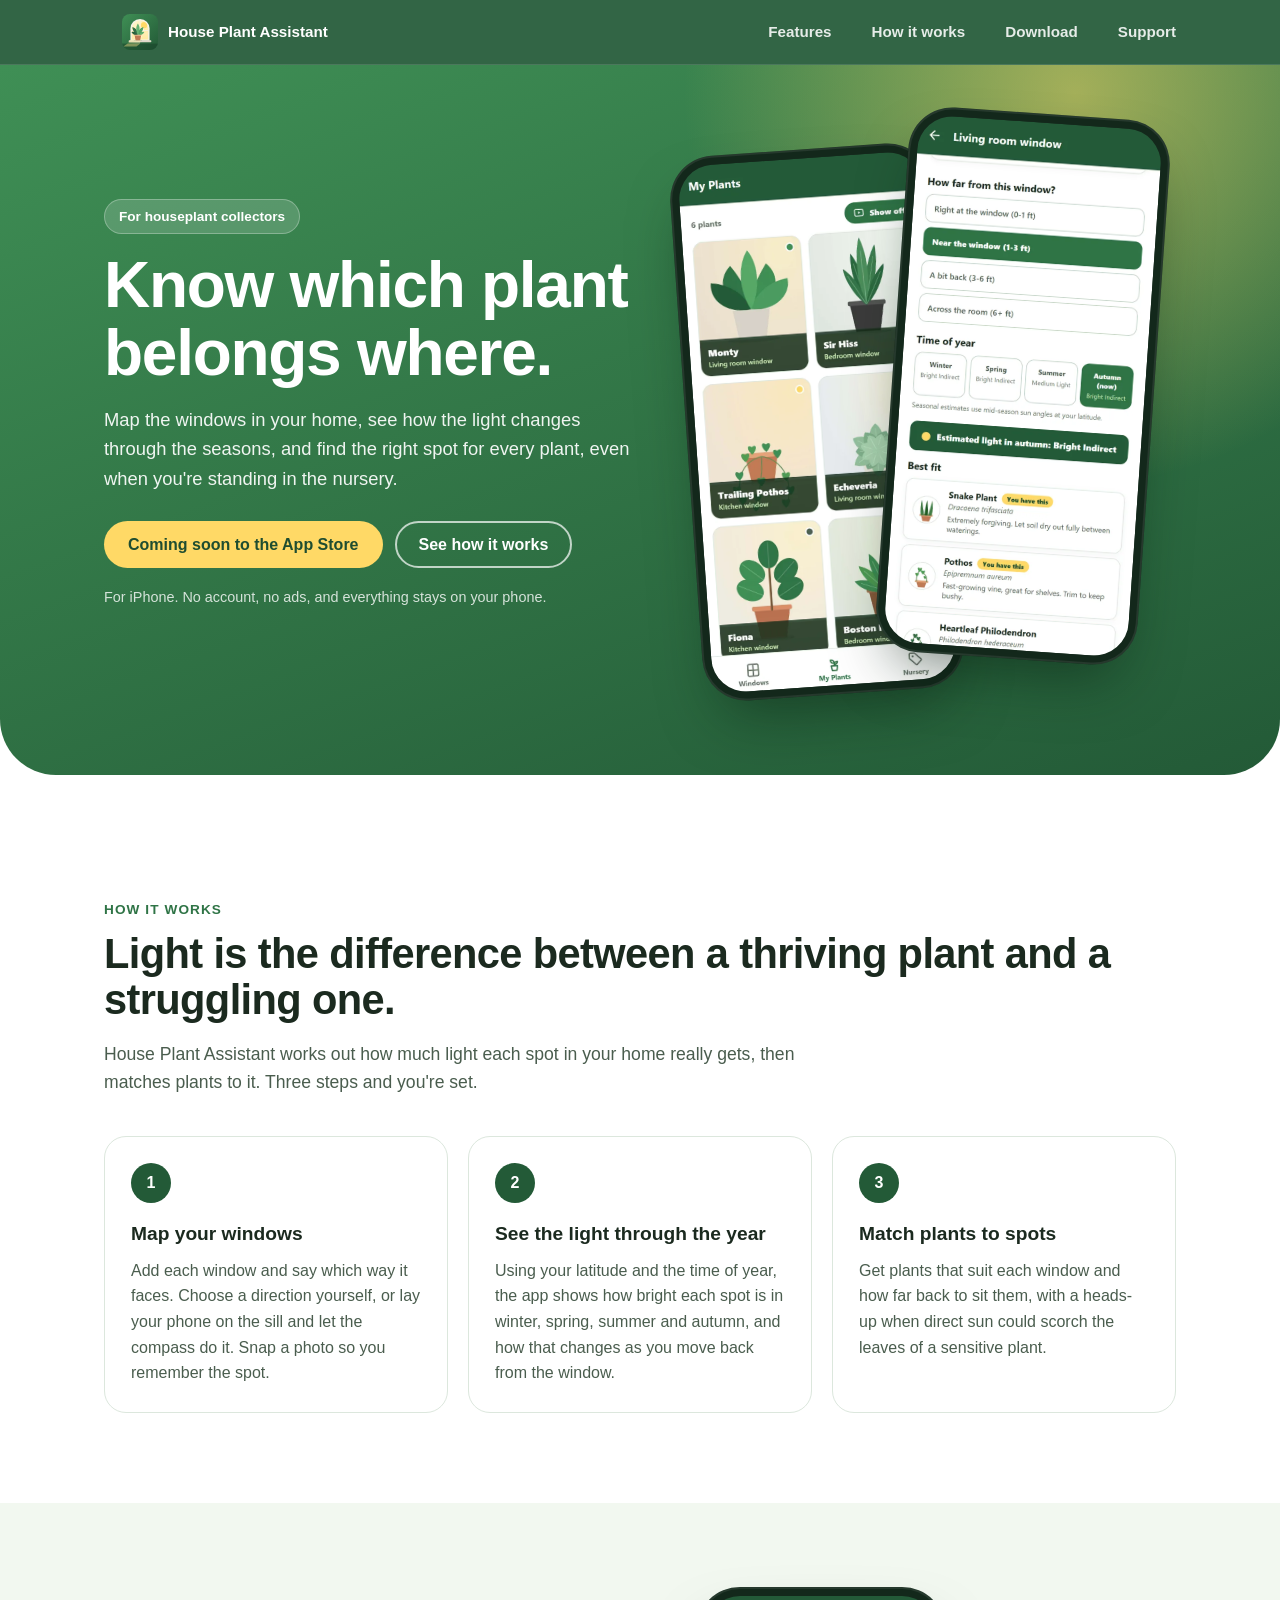
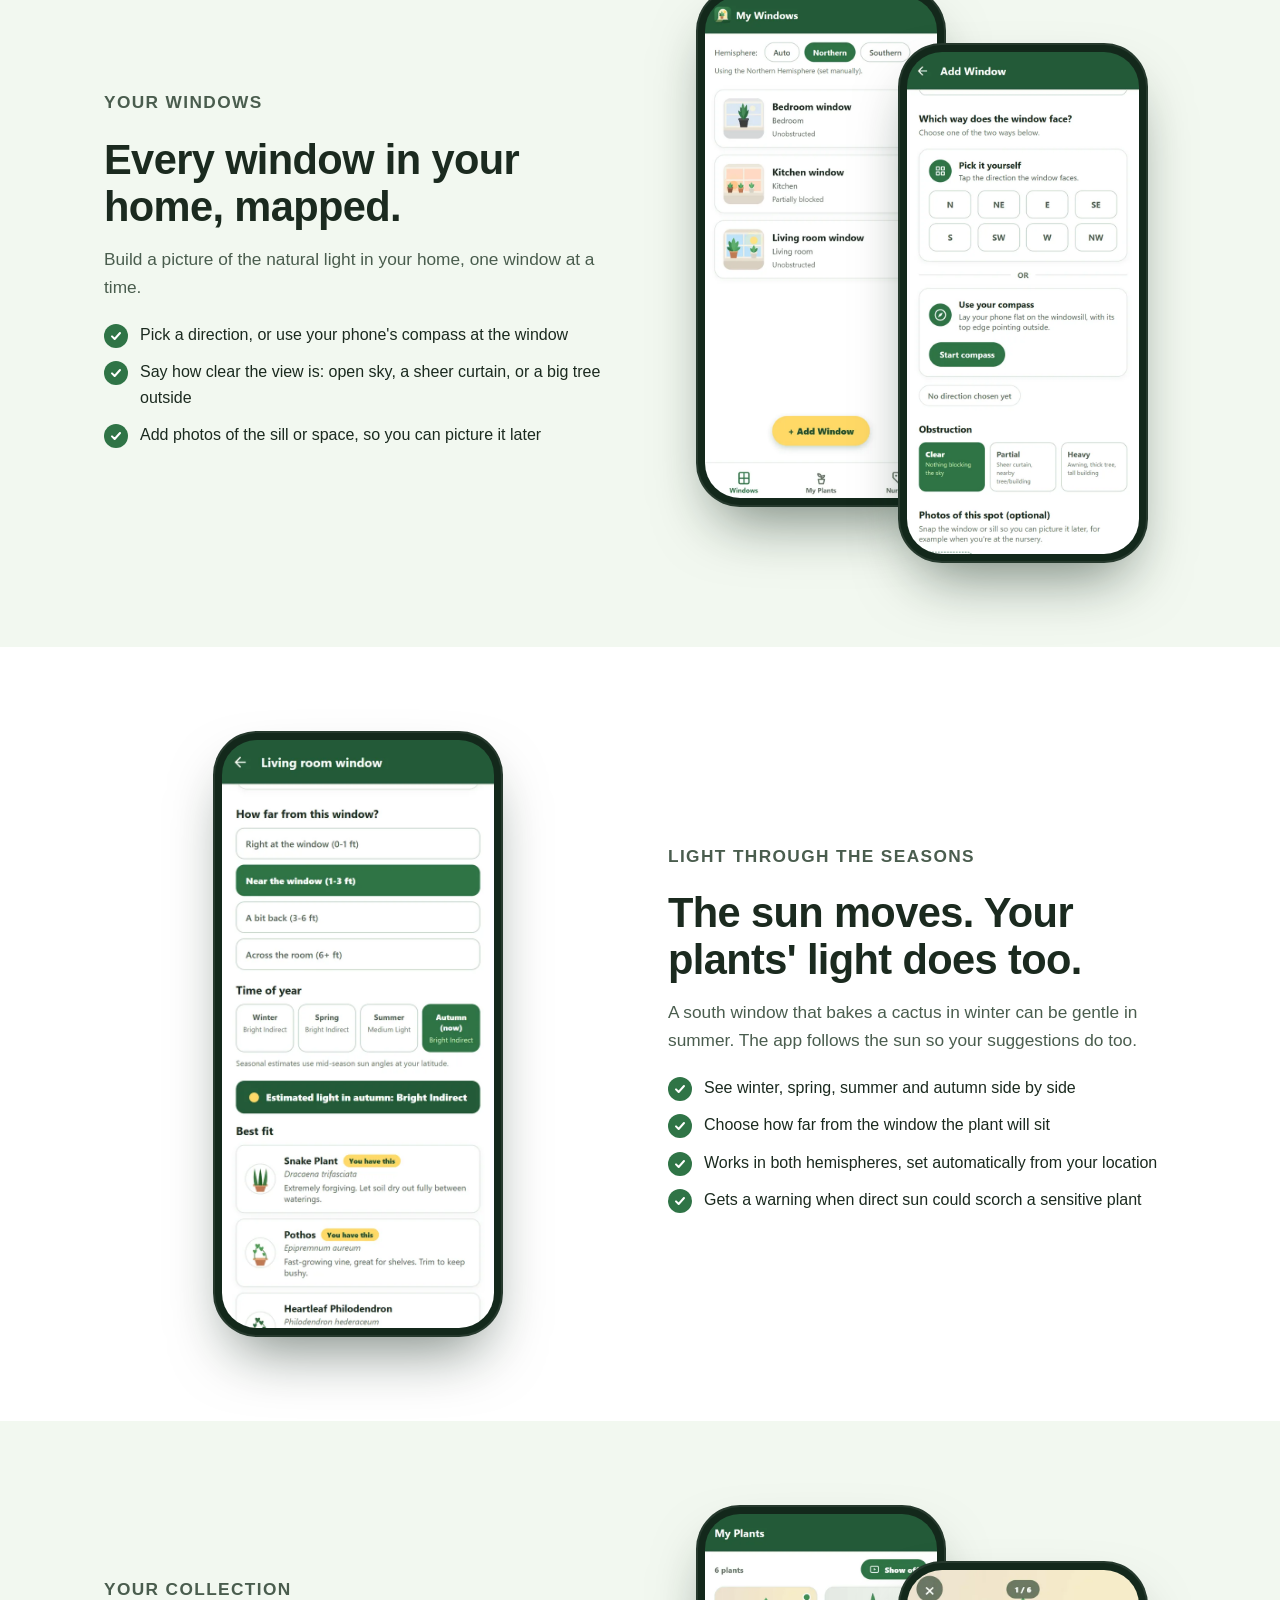
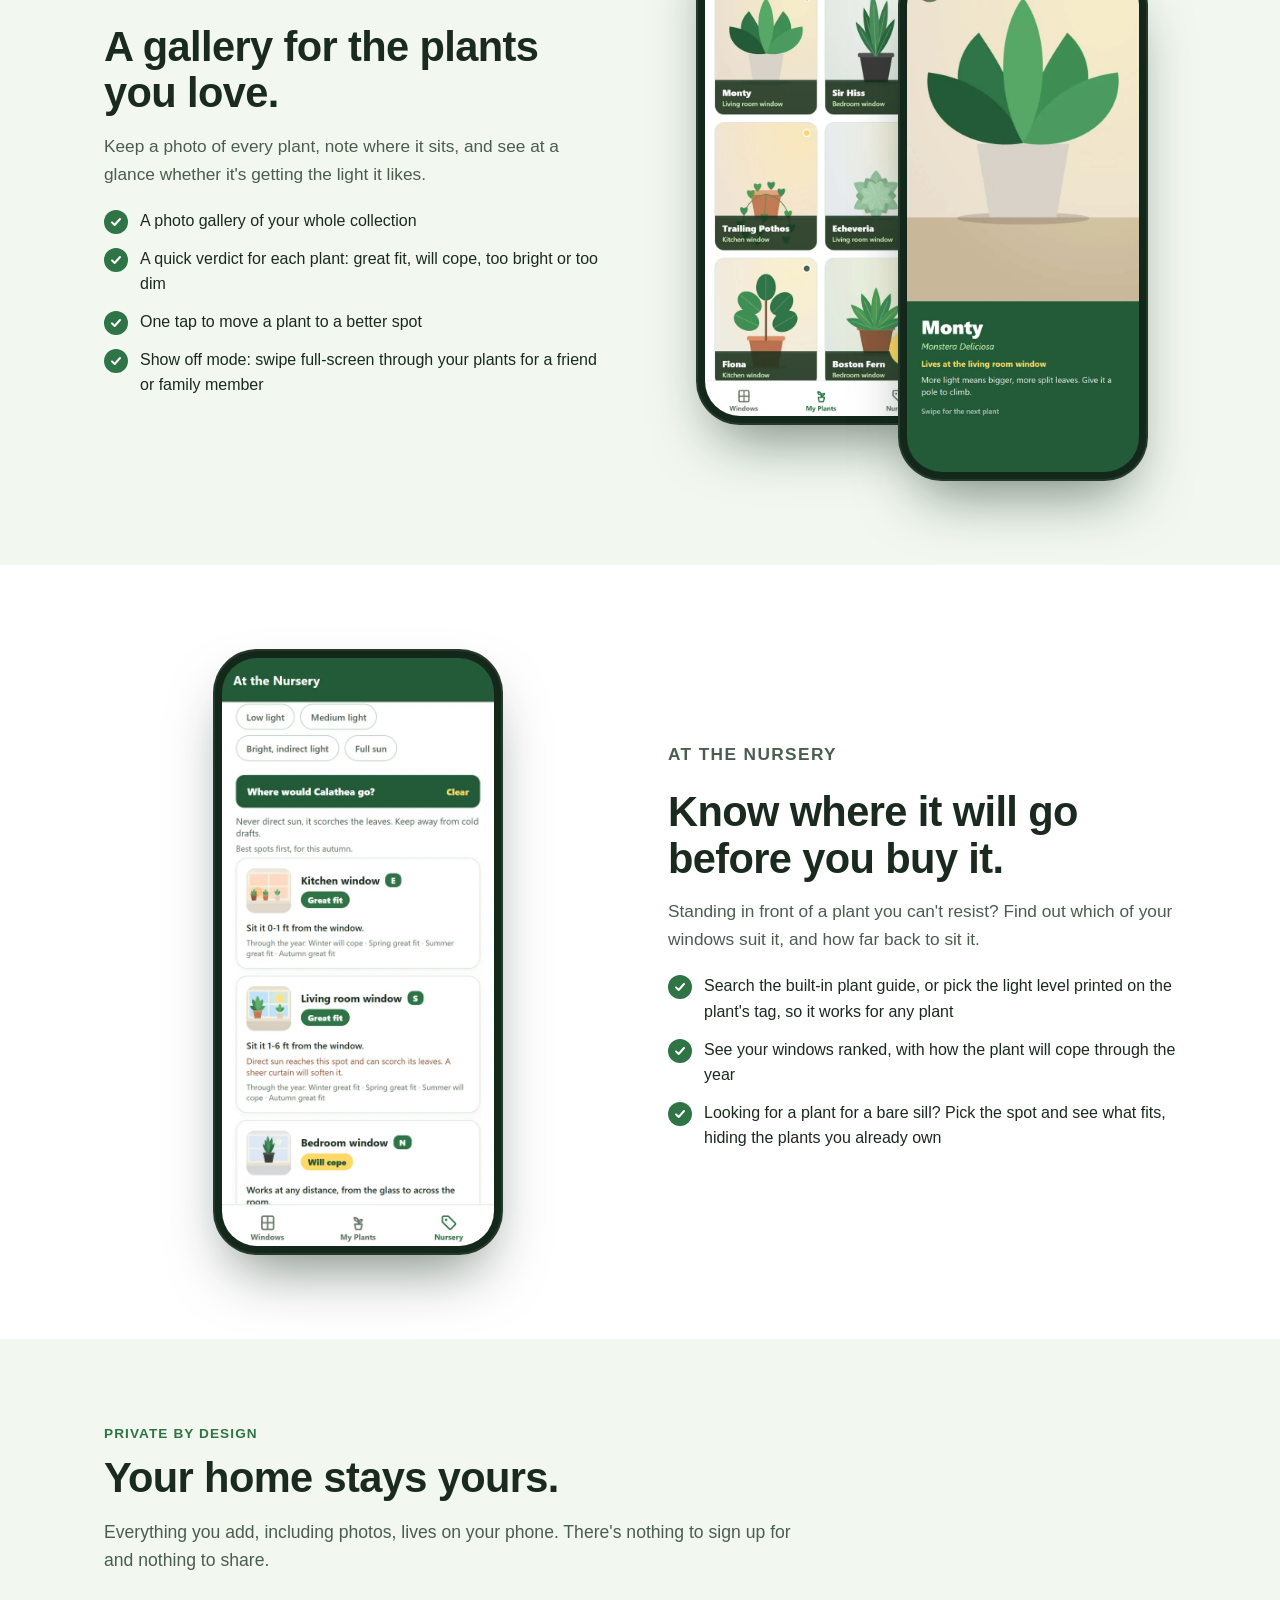
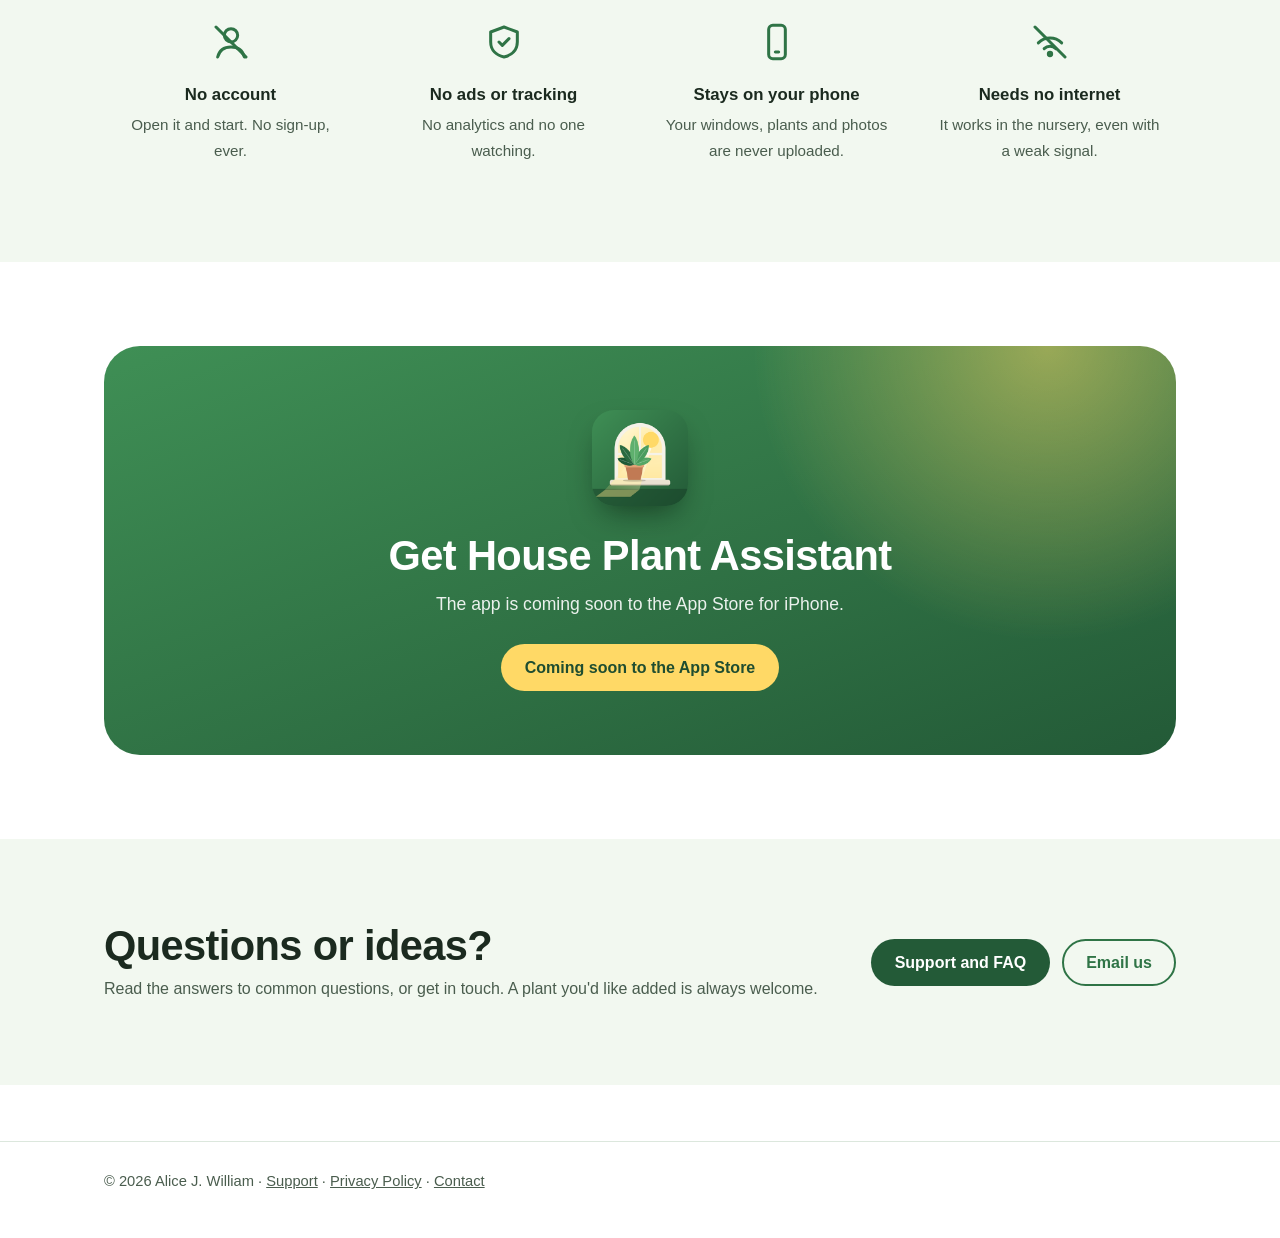
==== commit b926fde2: "Make the navigation bar sticky" ====
--- a/index.html
+++ b/index.html
@@ -20,7 +20,7 @@
 <body class="home">
   <a class="skip" href="#main">Skip to content</a>
 
-  <header class="hero">
+  <header class="topbar">
     <div class="hwrap">
       <nav class="hnav" aria-label="Main">
         <a class="hbrand" href="./"><img src="favicon.svg" alt="" width="36" height="36"><span>House Plant Assistant</span></a>
@@ -31,7 +31,11 @@
           <a class="keep" href="support/">Support</a>
         </div>
       </nav>
-
+    </div>
+  </header>
+
+  <section class="hero" aria-label="Introduction">
+    <div class="hwrap">
       <div class="hero-grid">
         <div>
           <p class="pill">For houseplant collectors</p>
@@ -54,7 +58,7 @@
         </div>
       </div>
     </div>
-  </header>
+  </section>
 
   <main id="main">
     <section class="section" id="how">
--- a/style.css
+++ b/style.css
@@ -47,6 +47,10 @@
 }
 
 header.site {
+  position: sticky;
+  top: 0;
+  z-index: 50;
+  background: var(--bg);
   padding: 20px 0;
   border-bottom: 1px solid var(--border);
 }
@@ -158,6 +162,10 @@
   font-weight: 600;
   padding: 14px 18px;
   list-style: none;
+  display: flex;
+  align-items: flex-start;
+  justify-content: space-between;
+  gap: 14px;
 }
 
 summary::-webkit-details-marker {
@@ -166,7 +174,7 @@
 
 summary::after {
   content: "+";
-  float: right;
+  flex-shrink: 0;
   color: var(--green);
   font-weight: 700;
 }
@@ -221,10 +229,15 @@
 }
 
 @media (max-width: 560px) {
+  /* The bar stays on screen while scrolling, so keep it compact on phones. */
+  header.site {
+    padding: 10px 0;
+  }
+
   header.site .wrap {
     flex-direction: column;
     align-items: flex-start;
-    gap: 10px;
+    gap: 6px;
   }
 
   nav a,
--- a/home.css
+++ b/home.css
@@ -51,6 +51,36 @@
   left: 12px;
 }
 
+/* ---------- Sticky top bar ---------- */
+
+/* Anchor links (#how, #features...) scroll to just below the bar, not behind it. */
+html {
+  scroll-padding-top: 76px;
+}
+
+@media (prefers-reduced-motion: no-preference) {
+  html {
+    scroll-behavior: smooth;
+  }
+}
+
+.topbar {
+  position: sticky;
+  top: 0;
+  z-index: 50;
+  color: #fff;
+  background: rgba(35, 90, 55, 0.94);
+  border-bottom: 1px solid rgba(255, 255, 255, 0.12);
+}
+
+@supports (backdrop-filter: blur(10px)) or (-webkit-backdrop-filter: blur(10px)) {
+  .topbar {
+    background: rgba(35, 90, 55, 0.93);
+    -webkit-backdrop-filter: blur(12px) saturate(1.2);
+    backdrop-filter: blur(12px) saturate(1.2);
+  }
+}
+
 /* ---------- Hero ---------- */
 
 .hero {
@@ -68,7 +98,7 @@
   align-items: center;
   justify-content: space-between;
   gap: 16px;
-  padding: 22px 0;
+  padding: 14px 0;
 }
 
 .hbrand {
@@ -112,7 +142,7 @@
   grid-template-columns: 1.05fr 1fr;
   align-items: center;
   gap: 24px;
-  padding-top: 28px;
+  padding-top: 40px;
 }
 
 .pill {
